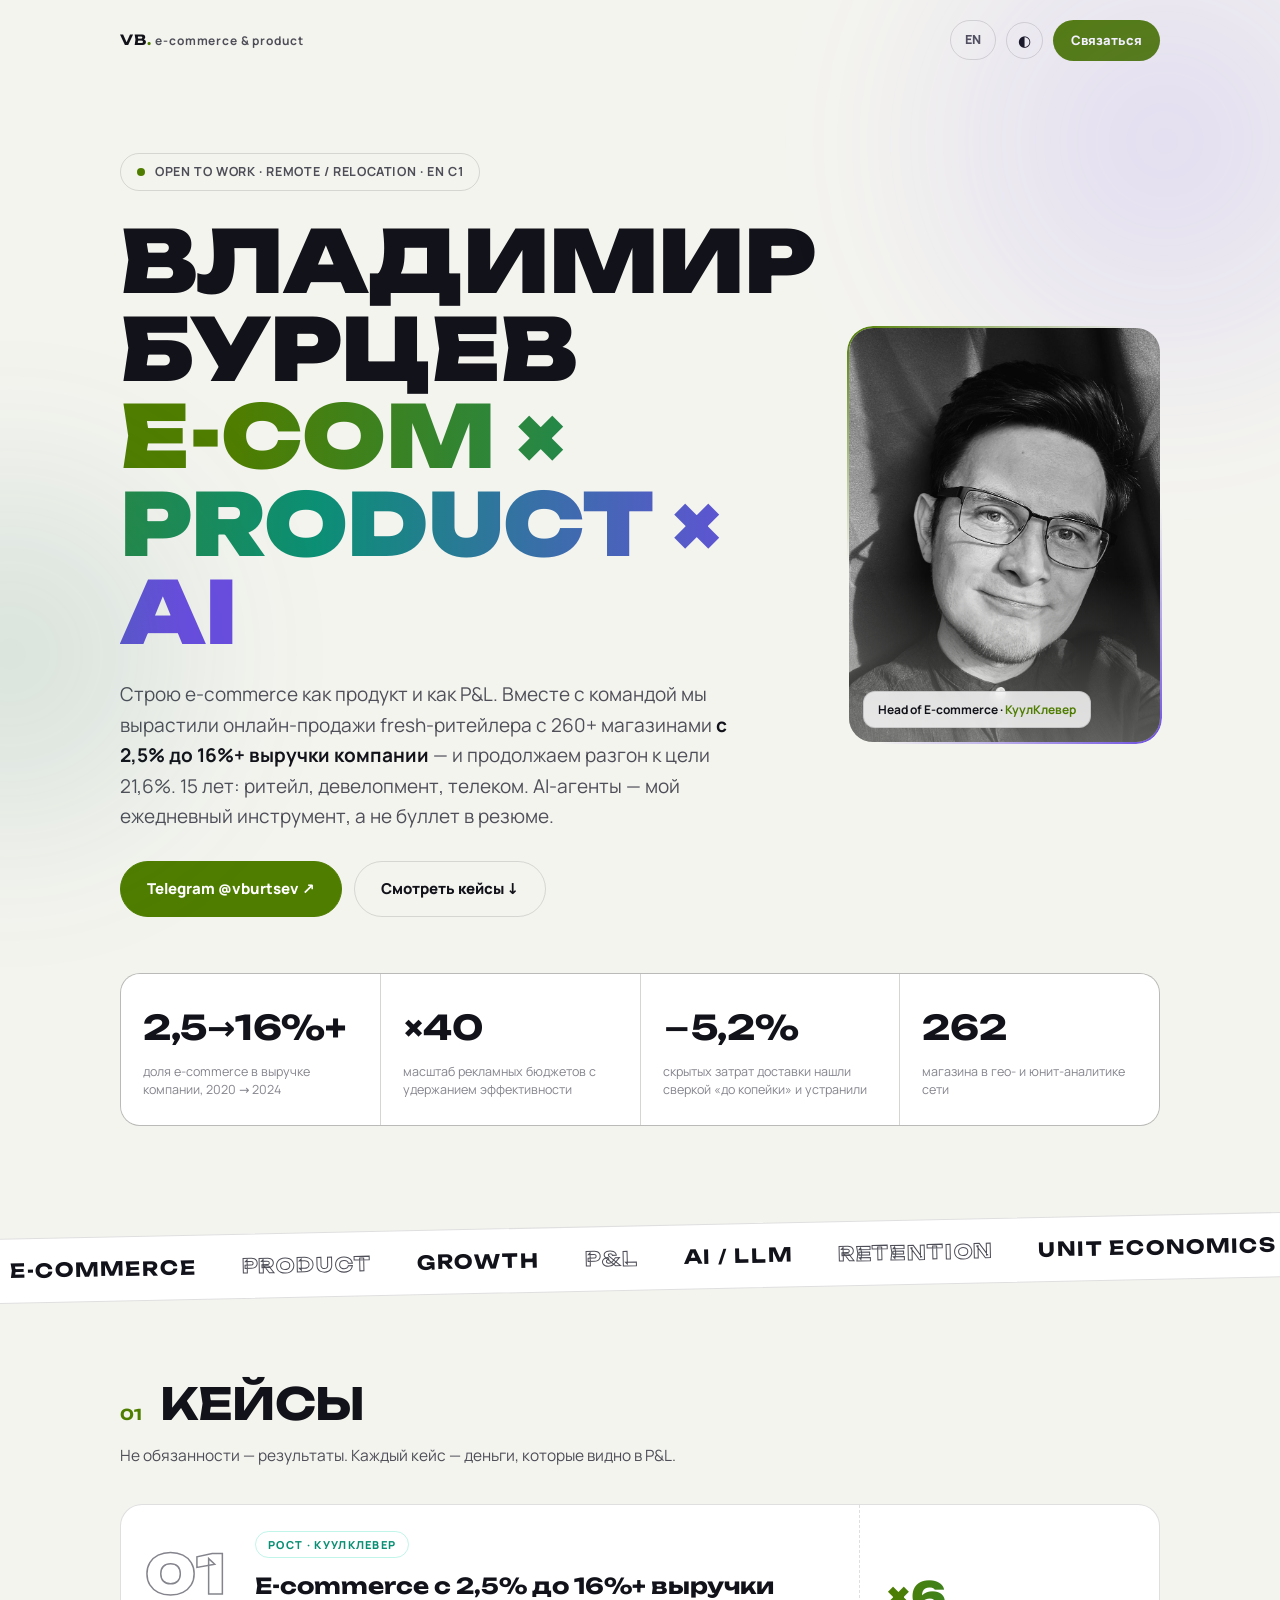
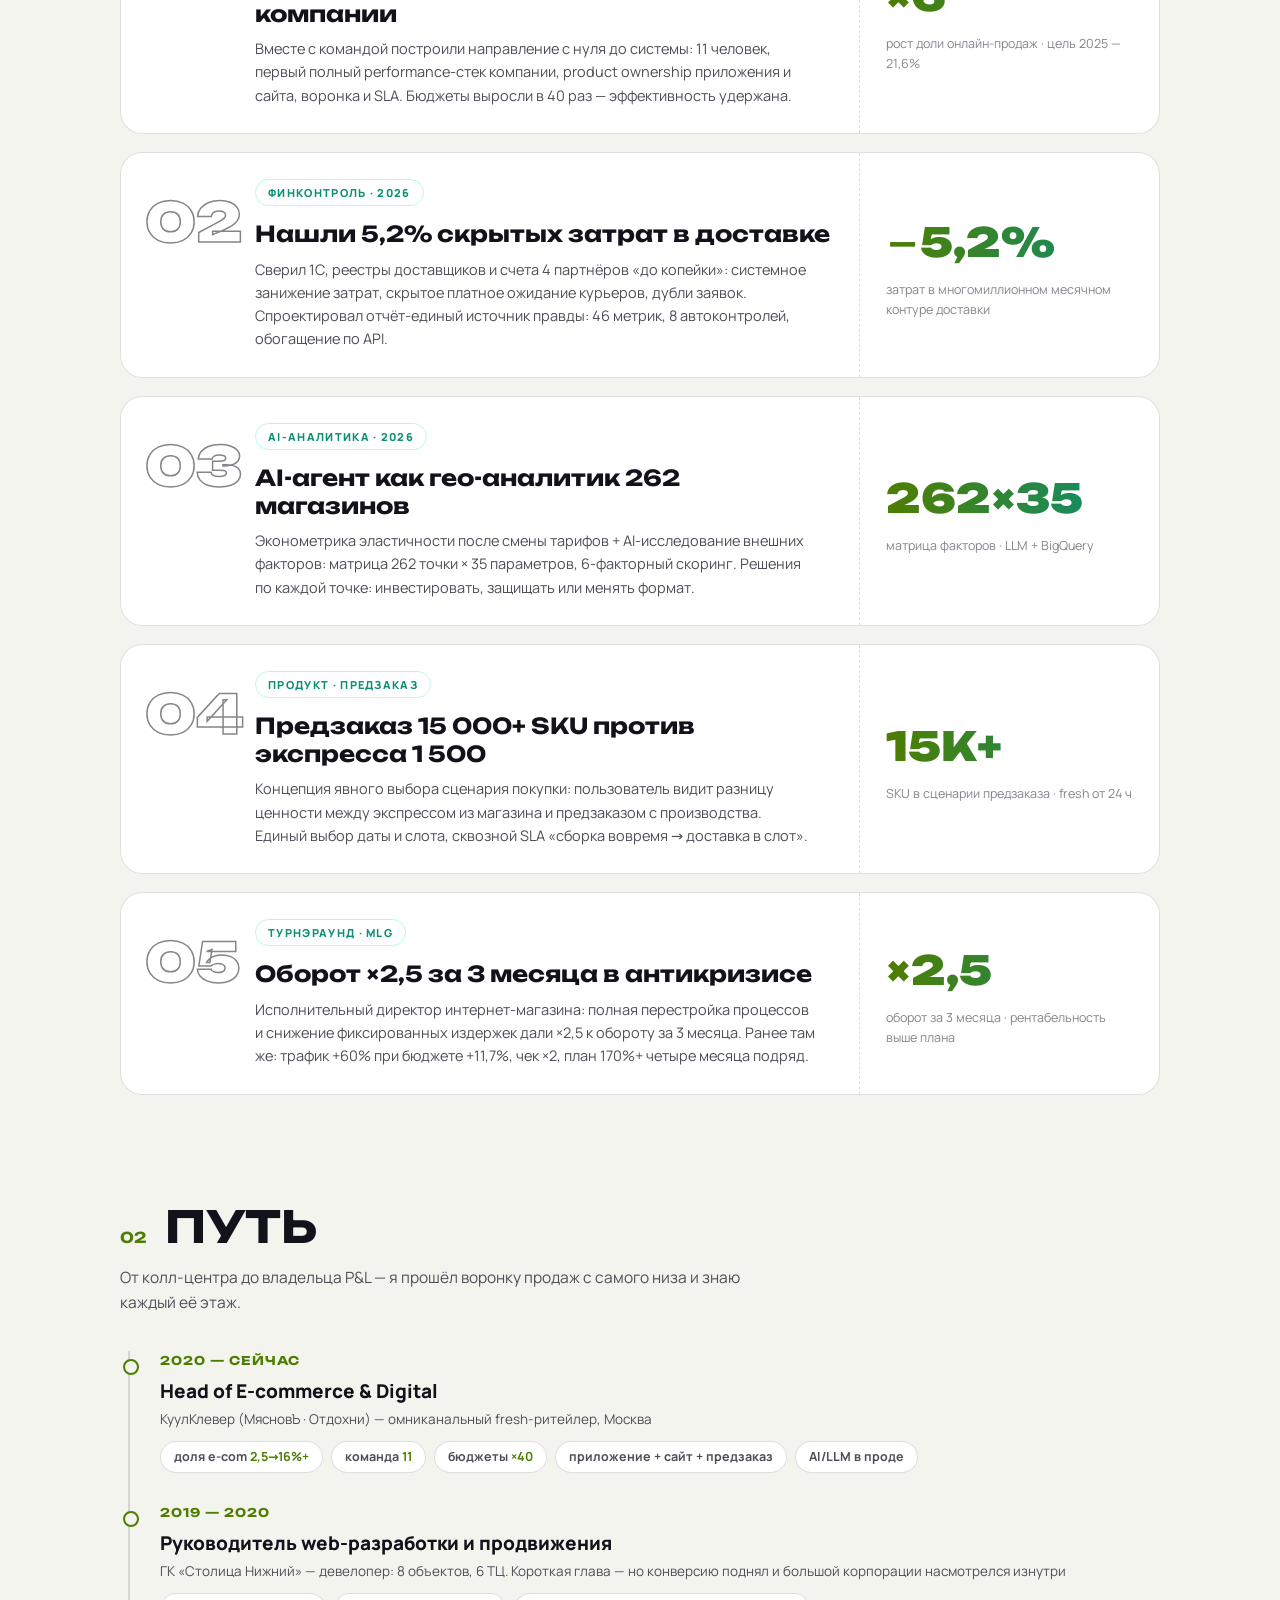
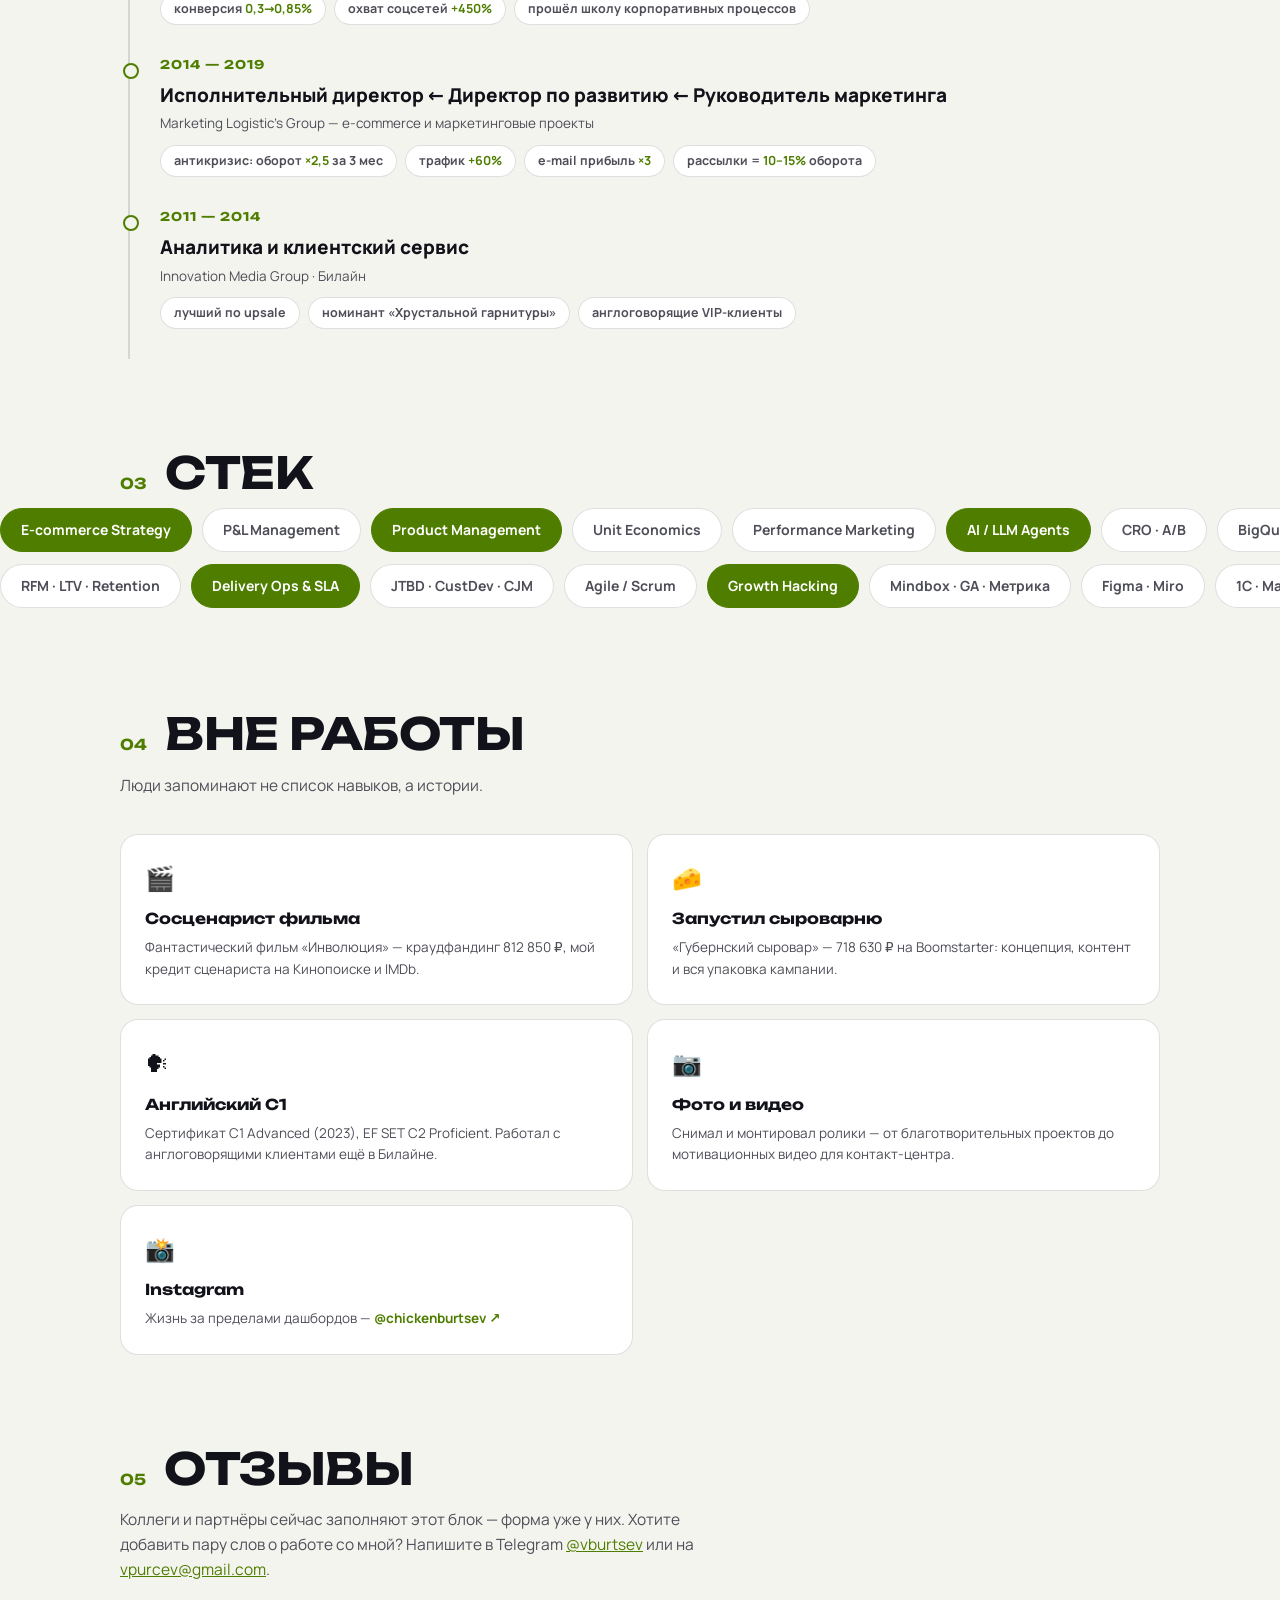
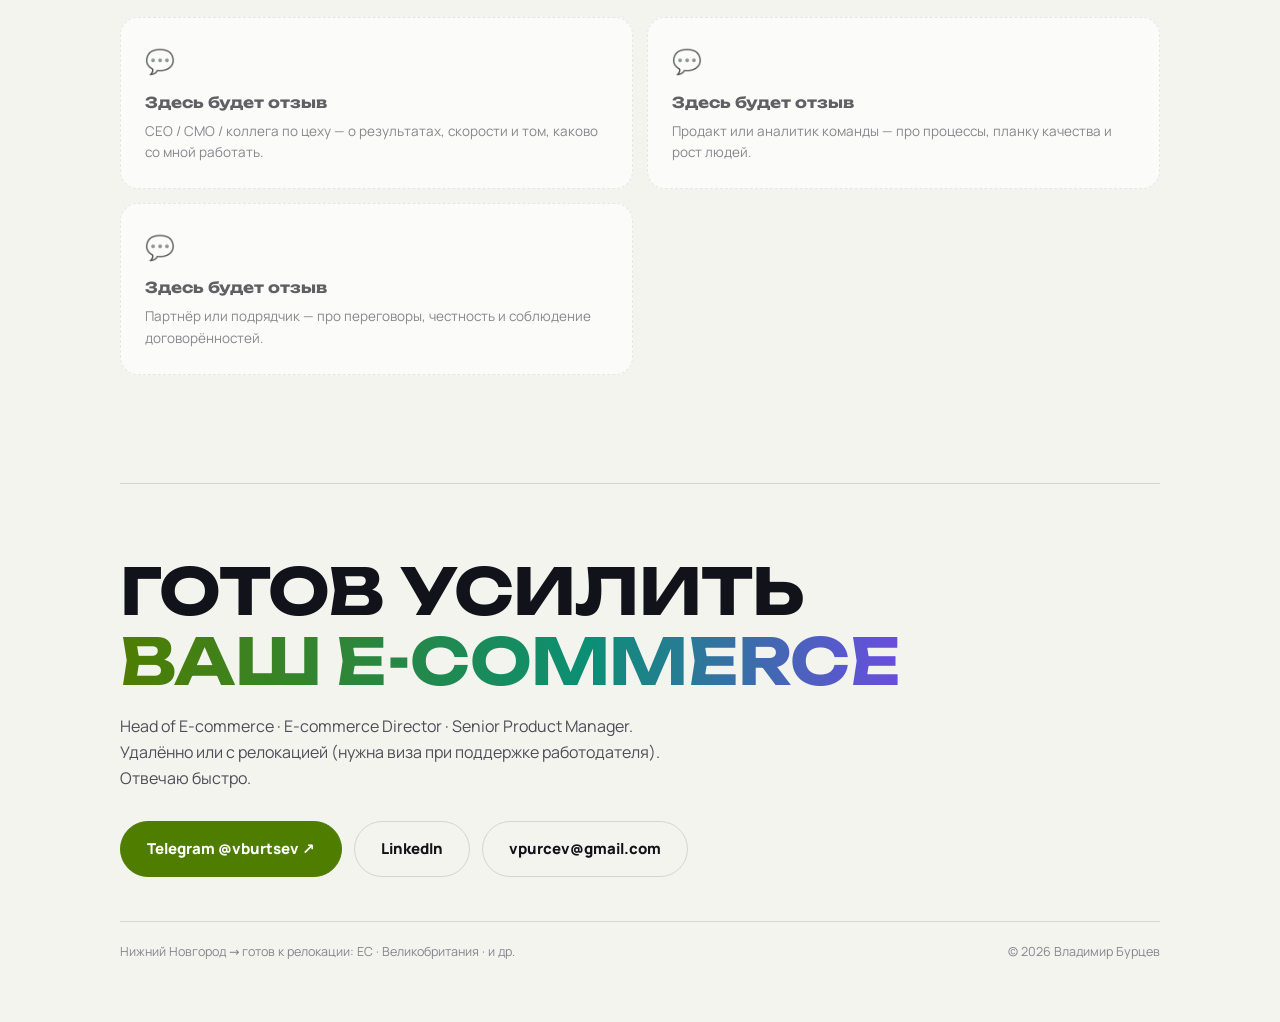
==== ru.html @ 7e316bf4 "Add files via upload" ====
<!DOCTYPE html>
<html lang="ru">
<head>
<meta charset="UTF-8">
<meta name="viewport" content="width=device-width, initial-scale=1.0">
<title>Владимир Бурцев — E-commerce · Product · Growth</title>
<style>
@font-face{font-family:'Unbounded';font-style:normal;font-weight:700;font-display:swap;src:url([data-uri]) format('woff2');unicode-range:U+0400-045F,U+0490-0491,U+04B0-04B1,U+2116;}
@font-face{font-family:'Unbounded';font-style:normal;font-weight:700;font-display:swap;src:url([data-uri]) format('woff2');unicode-range:U+0000-00FF,U+2013,U+2014,U+2018,U+2019,U+201C,U+201D,U+2192,U+2022,U+00D7;}
@font-face{font-family:'Unbounded';font-style:normal;font-weight:900;font-display:swap;src:url([data-uri]) format('woff2');unicode-range:U+0400-045F,U+0490-0491,U+04B0-04B1,U+2116;}
@font-face{font-family:'Unbounded';font-style:normal;font-weight:900;font-display:swap;src:url([data-uri]) format('woff2');unicode-range:U+0000-00FF,U+2013,U+2014,U+2018,U+2019,U+201C,U+201D,U+2192,U+2022,U+00D7;}
@font-face{font-family:'Manrope';font-style:normal;font-weight:400;font-display:swap;src:url([data-uri]) format('woff2');unicode-range:U+0400-045F,U+0490-0491,U+04B0-04B1,U+2116;}
@font-face{font-family:'Manrope';font-style:normal;font-weight:400;font-display:swap;src:url([data-uri]) format('woff2');unicode-range:U+0000-00FF,U+2013,U+2014,U+2018,U+2019,U+201C,U+201D,U+2192,U+2022,U+00D7;}
@font-face{font-family:'Manrope';font-style:normal;font-weight:700;font-display:swap;src:url([data-uri]) format('woff2');unicode-range:U+0400-045F,U+0490-0491,U+04B0-04B1,U+2116;}
@font-face{font-family:'Manrope';font-style:normal;font-weight:700;font-display:swap;src:url([data-uri]) format('woff2');unicode-range:U+0000-00FF,U+2013,U+2014,U+2018,U+2019,U+201C,U+201D,U+2192,U+2022,U+00D7;}
@font-face{font-family:'Manrope';font-style:normal;font-weight:800;font-display:swap;src:url([data-uri]) format('woff2');unicode-range:U+0400-045F,U+0490-0491,U+04B0-04B1,U+2116;}
@font-face{font-family:'Manrope';font-style:normal;font-weight:800;font-display:swap;src:url([data-uri]) format('woff2');unicode-range:U+0000-00FF,U+2013,U+2014,U+2018,U+2019,U+201C,U+201D,U+2192,U+2022,U+00D7;}

:root{
  --bg:#0a0a10; --bg2:#101018; --card:#14141e; --line:rgba(255,255,255,.09);
  --ink:#f4f4f1; --ink2:#a5a5b0; --muted:#63636e;
  --lime:#d8ff3e; --violet:#8b6cff; --aqua:#4de3c1;
  --disp:'Unbounded','Arial Black',system-ui,sans-serif;
  --body:'Manrope',system-ui,-apple-system,sans-serif;
  --on-accent:#0a0a10; --badge-bg:rgba(10,10,16,.75); --photo-fade:rgba(10,10,16,.55);
}
:root[data-theme="light"]{
  --bg:#f4f4ef; --bg2:#ffffff; --card:#ffffff; --line:rgba(10,10,16,.13);
  --ink:#12121a; --ink2:#4e4e58; --muted:#84848d;
  --lime:#4f7d00; --violet:#6a4ce0; --aqua:#0b8f74;
  --on-accent:#ffffff; --badge-bg:rgba(255,255,255,.82); --photo-fade:rgba(244,244,239,.35);
}
*{margin:0;padding:0;box-sizing:border-box;}
html{scroll-behavior:smooth;}
body{background:var(--bg);color:var(--ink);font-family:var(--body);line-height:1.6;overflow-x:hidden;}
::selection{background:var(--lime);color:var(--on-accent);}

/* ---- noise + blobs ---- */
.noise{position:fixed;inset:0;pointer-events:none;z-index:1;opacity:.5;
  background-image:url("data:image/svg+xml,%3Csvg xmlns='http://www.w3.org/2000/svg' width='140' height='140'%3E%3Cfilter id='n'%3E%3CfeTurbulence type='fractalNoise' baseFrequency='0.9' numOctaves='2'/%3E%3CfeColorMatrix values='0 0 0 0 1 0 0 0 0 1 0 0 0 0 1 0 0 0 0.05 0'/%3E%3C/filter%3E%3Crect width='140' height='140' filter='url(%23n)'/%3E%3C/svg%3E");}
.blob{position:absolute;border-radius:50%;filter:blur(90px);opacity:.5;pointer-events:none;z-index:0;}
.blob.b1{width:52vw;height:52vw;max-width:640px;max-height:640px;top:-14vw;right:-16vw;background:radial-gradient(circle,#8b6cff 0%,transparent 65%);animation:drift 16s ease-in-out infinite alternate;}
.blob.b2{width:40vw;height:40vw;max-width:480px;max-height:480px;top:46vh;left:-18vw;background:radial-gradient(circle,#1f6f5c 0%,transparent 65%);animation:drift 20s ease-in-out infinite alternate-reverse;}
@keyframes drift{from{transform:translate(0,0) scale(1)}to{transform:translate(6vw,4vh) scale(1.12)}}

.shell{position:relative;z-index:2;}
.wrap{max-width:1120px;margin:0 auto;padding:0 clamp(18px,4vw,40px);}

/* ---- top ---- */
.top{display:flex;justify-content:space-between;align-items:center;padding:20px 0;}
.logo{font-family:var(--disp);font-weight:700;font-size:14px;letter-spacing:.06em;}
.logo em{color:var(--lime);font-style:normal;}
.top-cta{font-weight:800;font-size:13px;color:var(--on-accent);background:var(--lime);border-radius:99px;padding:10px 18px;text-decoration:none;transition:transform .2s;}
.top-cta:hover{transform:scale(1.05);}

/* ---- hero ---- */
.hero{padding:clamp(40px,8vh,90px) 0 30px;}
.hero-grid{display:grid;grid-template-columns:1fr;gap:34px;align-items:center;}
@media(min-width:900px){.hero-grid{grid-template-columns:1.3fr 1fr;}}
.hero-photo{position:relative;max-width:340px;justify-self:center;}
@media(min-width:900px){.hero-photo{max-width:400px;justify-self:end;}}
.hero-photo img{width:100%;display:block;border-radius:24px;filter:grayscale(1) contrast(1.05);}
.hero-photo::before{content:'';position:absolute;inset:-2px;border-radius:26px;padding:2px;background:linear-gradient(140deg,var(--lime),transparent 35%,transparent 65%,var(--violet));-webkit-mask:linear-gradient(#000 0 0) content-box,linear-gradient(#000 0 0);-webkit-mask-composite:xor;mask-composite:exclude;pointer-events:none;}
.hero-photo::after{content:'';position:absolute;inset:0;border-radius:24px;background:linear-gradient(180deg,transparent 60%,var(--photo-fade));}
.hero-badge{position:absolute;left:14px;bottom:14px;z-index:2;background:var(--badge-bg);backdrop-filter:blur(6px);border:1px solid var(--line);border-radius:12px;padding:8px 14px;font-size:12px;font-weight:700;}
.hero-badge b{color:var(--lime);}
.eyebrow{display:inline-flex;align-items:center;gap:10px;border:1px solid var(--line);border-radius:99px;padding:8px 16px;font-size:12.5px;font-weight:600;color:var(--ink2);letter-spacing:.05em;text-transform:uppercase;}
.eyebrow .dot{width:8px;height:8px;border-radius:50%;background:var(--lime);animation:pulse 2s infinite;}
@keyframes pulse{0%,100%{box-shadow:0 0 0 0 rgba(216,255,62,.5)}50%{box-shadow:0 0 0 7px rgba(216,255,62,0)}}
h1{font-family:var(--disp);font-weight:900;font-size:clamp(34px,9vw,86px);line-height:1.02;letter-spacing:-.01em;margin:26px 0 0;text-transform:uppercase;}
h1 .grad{background:linear-gradient(92deg,var(--lime) 10%,var(--aqua) 55%,var(--violet) 95%);-webkit-background-clip:text;background-clip:text;color:transparent;}
.hero-sub{max-width:640px;margin-top:24px;font-size:clamp(15.5px,2.4vw,19px);color:var(--ink2);}
.hero-sub b{color:var(--ink);}
.hero-cta{display:flex;gap:12px;flex-wrap:wrap;margin-top:30px;}
.btn{display:inline-flex;align-items:center;gap:10px;font-weight:800;font-size:15px;border-radius:99px;padding:15px 26px;text-decoration:none;transition:transform .2s,box-shadow .2s;border:1px solid var(--line);}
.btn.lime{background:var(--lime);color:var(--on-accent);border-color:var(--lime);}
.btn.lime:hover{transform:translateY(-3px) scale(1.02);box-shadow:0 14px 40px rgba(216,255,62,.28);}
.btn.ghost{color:var(--ink);}
.btn.ghost:hover{border-color:var(--lime);color:var(--lime);transform:translateY(-3px);}

/* ---- stats ---- */
.stats{display:grid;grid-template-columns:repeat(2,1fr);gap:1px;background:var(--line);border:1px solid var(--line);border-radius:20px;overflow:hidden;margin:56px 0 0;}
@media(min-width:760px){.stats{grid-template-columns:repeat(4,1fr);}}
.stat{background:var(--bg2);padding:26px 22px;position:relative;overflow:hidden;}
.stat:hover .stat-num{color:var(--lime);}
.stat-num{font-family:var(--disp);font-weight:700;font-size:clamp(22px,4.4vw,34px);letter-spacing:-.01em;transition:color .3s;}
.stat-lbl{font-size:12.5px;color:var(--muted);margin-top:8px;line-height:1.45;}

/* ---- marquee ---- */
.marquee{border-top:1px solid var(--line);border-bottom:1px solid var(--line);padding:16px 0;margin:70px 0 0;overflow:hidden;white-space:nowrap;transform:rotate(-1.2deg) scale(1.02);background:var(--bg2);}
.marquee-in{display:inline-block;animation:mq 26s linear infinite;}
.marquee span{font-family:var(--disp);font-weight:700;font-size:clamp(14px,2.4vw,19px);text-transform:uppercase;letter-spacing:.08em;margin:0 22px;color:var(--ink);}
.marquee span:nth-child(even){color:transparent;-webkit-text-stroke:1px var(--ink2);}
@keyframes mq{from{transform:translateX(0)}to{transform:translateX(-50%)}}

/* ---- sections ---- */
section{padding:clamp(60px,10vh,110px) 0 0;}
.sec-head{display:flex;align-items:baseline;gap:18px;flex-wrap:wrap;margin-bottom:10px;}
.sec-idx{font-family:var(--disp);font-weight:700;color:var(--lime);font-size:15px;}
h2{font-family:var(--disp);font-weight:700;font-size:clamp(24px,5.6vw,44px);text-transform:uppercase;letter-spacing:-.01em;line-height:1.1;}
.sec-sub{color:var(--ink2);max-width:620px;margin:14px 0 36px;font-size:15.5px;}

/* ---- cases ---- */
.case{display:grid;grid-template-columns:1fr;gap:0;border:1px solid var(--line);border-radius:22px;overflow:hidden;margin-bottom:18px;background:var(--card);transition:transform .3s,border-color .3s,box-shadow .3s;}
.case:hover{transform:translateY(-4px);border-color:rgba(216,255,62,.4);box-shadow:0 20px 60px rgba(0,0,0,.5);}
@media(min-width:820px){.case{grid-template-columns:110px 1fr 300px;}}
.case-num{font-family:var(--disp);font-weight:900;font-size:clamp(34px,6vw,54px);color:transparent;-webkit-text-stroke:1.5px var(--muted);padding:26px 24px 0;transition:all .3s;}
.case:hover .case-num{-webkit-text-stroke:1.5px var(--lime);}
.case-main{padding:26px 24px;}
.case-tag{display:inline-block;font-size:11px;font-weight:800;letter-spacing:.12em;text-transform:uppercase;color:var(--aqua);border:1px solid rgba(77,227,193,.35);border-radius:99px;padding:4px 12px;margin-bottom:14px;}
.case h3{font-family:var(--disp);font-weight:700;font-size:clamp(17px,3vw,22px);line-height:1.25;margin-bottom:10px;}
.case p{color:var(--ink2);font-size:14.5px;max-width:560px;}
.case-metric{padding:8px 24px 30px;display:flex;flex-direction:column;justify-content:center;border-top:1px dashed var(--line);}
@media(min-width:820px){.case-metric{border-top:none;border-left:1px dashed var(--line);padding:26px;}}
.case-metric .v{font-family:var(--disp);font-weight:900;font-size:clamp(26px,5vw,40px);background:linear-gradient(92deg,var(--lime),var(--aqua));-webkit-background-clip:text;background-clip:text;color:transparent;}
.case-metric .k{font-size:12.5px;color:var(--muted);margin-top:6px;}

/* ---- timeline ---- */
.tl{border-left:2px solid var(--line);margin-left:8px;padding-left:0;}
.tl-item{position:relative;padding:0 0 30px 30px;}
.tl-item::before{content:'';position:absolute;left:-7px;top:8px;width:12px;height:12px;border-radius:50%;background:var(--bg);border:2.5px solid var(--lime);}
.tl-dates{font-family:var(--disp);font-size:12px;font-weight:700;color:var(--lime);letter-spacing:.08em;}
.tl-role{font-weight:800;font-size:clamp(16px,2.8vw,19px);margin-top:6px;}
.tl-org{color:var(--ink2);font-size:13.5px;margin-top:3px;}
.tl-ach{margin-top:10px;display:flex;flex-wrap:wrap;gap:8px;}
.tl-ach span{font-size:12.5px;font-weight:700;border:1px solid var(--line);border-radius:99px;padding:5px 13px;color:var(--ink2);background:var(--bg2);}
.tl-ach span b{color:var(--lime);}

/* ---- skills marquee rows ---- */
.skillband{overflow:hidden;margin-top:10px;}
.skrow{display:flex;gap:10px;white-space:nowrap;margin-bottom:12px;width:max-content;}
.skrow.r1{animation:mq 32s linear infinite;}
.skrow.r2{animation:mq 32s linear infinite reverse;}
.sk{border:1px solid var(--line);background:var(--card);border-radius:99px;padding:10px 20px;font-weight:700;font-size:14px;color:var(--ink2);}
.sk.hot{color:var(--on-accent);background:var(--lime);border-color:var(--lime);}

/* ---- beyond ---- */
.beyond{display:grid;grid-template-columns:1fr;gap:14px;}
@media(min-width:700px){.beyond{grid-template-columns:1fr 1fr;}}
.bx{border:1px solid var(--line);border-radius:18px;padding:24px;background:var(--card);transition:border-color .3s;}
.bx:hover{border-color:rgba(139,108,255,.5);}
.bx .ico{font-size:24px;}
.bx h4{font-family:var(--disp);font-weight:700;font-size:15px;margin:10px 0 6px;}
.bx p{color:var(--ink2);font-size:13.5px;}

/* ---- footer CTA ---- */
.final{margin:clamp(70px,12vh,120px) 0 0;padding:clamp(50px,8vh,80px) 0 60px;border-top:1px solid var(--line);position:relative;overflow:hidden;}
.final h2{font-size:clamp(30px,7.4vw,64px);}
.final h2 .grad{background:linear-gradient(92deg,var(--lime),var(--aqua) 60%,var(--violet));-webkit-background-clip:text;background-clip:text;color:transparent;}
.final p{color:var(--ink2);max-width:560px;margin:18px 0 28px;}
.foot-meta{margin-top:44px;padding-top:20px;border-top:1px solid var(--line);display:flex;justify-content:space-between;gap:14px;flex-wrap:wrap;font-size:12.5px;color:var(--muted);}

/* ---- reveal animations (JS enhancement only) ---- */
.js .rv{opacity:0;transform:translateY(26px);transition:opacity .8s cubic-bezier(.2,.7,.2,1),transform .8s cubic-bezier(.2,.7,.2,1);}
.js .rv.on{opacity:1;transform:none;}
[data-theme="light"] .blob{opacity:.22;}
[data-theme="light"] .noise{opacity:.25;}
[data-theme="light"] .case:hover{border-color:rgba(79,125,0,.5);box-shadow:0 20px 60px rgba(15,15,25,.12);}
[data-theme="light"] .btn.lime:hover{box-shadow:0 14px 40px rgba(79,125,0,.25);}
[data-theme="light"] .hero-photo img{filter:grayscale(1) contrast(1.02);}
.top-right{display:flex;align-items:center;gap:10px;}
.lang-link{color:var(--ink2);text-decoration:none;font-weight:800;font-size:12.5px;border:1px solid var(--line);border-radius:99px;padding:9px 14px;transition:color .2s,border-color .2s;}
.lang-link:hover{color:var(--lime);border-color:var(--lime);}
.mode-btn{border:1px solid var(--line);background:transparent;color:var(--ink);border-radius:99px;width:37px;height:37px;cursor:pointer;font-size:15px;line-height:1;transition:color .2s,border-color .2s;}
.mode-btn:hover{color:var(--lime);border-color:var(--lime);}
a.bx{display:block;text-decoration:none;color:inherit;}
@media (prefers-reduced-motion: reduce){*{animation:none!important;transition:none!important;}}
</style>
<script>try{var _t=localStorage.getItem('vb-theme');if(!_t){_t=(window.matchMedia&&window.matchMedia('(prefers-color-scheme: light)').matches)?'light':'dark';}document.documentElement.setAttribute('data-theme',_t);}catch(e){document.documentElement.setAttribute('data-theme','dark');}</script>
<meta property="og:title" content="Владимир Бурцев — E-commerce · Product · Growth">
<meta property="og:description" content="E-commerce с 2,5% до 16%+ выручки компании · бюджеты ×40 · AI-аналитика · P&L доставки">
<meta property="og:image" content="https://chickenburtsev.github.io/photo.jpg">
<meta property="og:type" content="website">
</head>
<body>
<div class="noise"></div>
<div class="shell">
<div class="blob b1"></div><div class="blob b2"></div>

<div class="wrap">
  <div class="top">
    <div class="logo">VB<em>.</em> <span style="font-family:var(--body);font-weight:600;color:var(--ink2);font-size:12px;">e-commerce &amp; product</span></div>
    <div class="top-right"><a class="lang-link" href="index.html">EN</a><button class="mode-btn" id="modeBtn" aria-label="Переключить тему" title="Переключить тему">◐</button><a class="top-cta" href="https://t.me/vburtsev" target="_blank" rel="noopener">Связаться</a></div>
  </div>

  <!-- HERO -->
  <div class="hero">
  <div class="hero-grid">
  <div>
    <div class="eyebrow"><span class="dot"></span>Open to work · remote / relocation · EN C1</div>
    <h1>Владимир<br>Бурцев<br><span class="grad">E-com × Product × AI</span></h1>
    <p class="hero-sub">Строю e-commerce как продукт и как P&amp;L. Вместе с командой мы вырастили онлайн-продажи fresh-ритейлера с 260+ магазинами <b>с 2,5% до 16%+ выручки компании</b> — и продолжаем разгон к цели 21,6%. 15 лет: ритейл, девелопмент, телеком. AI-агенты — мой ежедневный инструмент, а не буллет в резюме.</p>
    <div class="hero-cta">
      <a class="btn lime" href="https://t.me/vburtsev" target="_blank" rel="noopener">Telegram @vburtsev ↗</a>
      <a class="btn ghost" href="#cases">Смотреть кейсы ↓</a>
    </div>
  </div>
  <div class="hero-photo rv">
    <img src="[data-uri]" alt="Владимир Бурцев">
    <div class="hero-badge">Head of E-commerce · <b>КуулКлевер</b></div>
  </div>
  </div>

    <div class="stats">
      <div class="stat rv"><div class="stat-num" data-count="16" data-pre="2,5→" data-suf="%+">2,5→16%+</div><div class="stat-lbl">доля e-commerce в выручке компании, 2020 → 2024</div></div>
      <div class="stat rv"><div class="stat-num" data-count="40" data-pre="×" data-suf="">×40</div><div class="stat-lbl">масштаб рекламных бюджетов с удержанием эффективности</div></div>
      <div class="stat rv"><div class="stat-num">−5,2%</div><div class="stat-lbl">скрытых затрат доставки нашли сверкой «до копейки» и устранили</div></div>
      <div class="stat rv"><div class="stat-num" data-count="262" data-pre="" data-suf="">262</div><div class="stat-lbl">магазина в гео- и юнит-аналитике сети</div></div>
    </div>
  </div>
</div>

<div class="marquee"><div class="marquee-in">
  <span>E-commerce</span><span>Product</span><span>Growth</span><span>P&amp;L</span><span>AI / LLM</span><span>Retention</span><span>Unit Economics</span><span>Delivery Ops</span>
  <span>E-commerce</span><span>Product</span><span>Growth</span><span>P&amp;L</span><span>AI / LLM</span><span>Retention</span><span>Unit Economics</span><span>Delivery Ops</span>
</div></div>

<div class="wrap">

  <!-- CASES -->
  <section id="cases">
    <div class="sec-head rv"><span class="sec-idx">01</span><h2>Кейсы</h2></div>
    <p class="sec-sub rv">Не обязанности — результаты. Каждый кейс — деньги, которые видно в P&amp;L.</p>

    <div class="case rv">
      <div class="case-num">01</div>
      <div class="case-main">
        <span class="case-tag">Рост · КуулКлевер</span>
        <h3>E-commerce с 2,5% до 16%+ выручки компании</h3>
        <p>Вместе с командой построили направление с нуля до системы: 11 человек, первый полный performance-стек компании, product ownership приложения и сайта, воронка и SLA. Бюджеты выросли в 40 раз — эффективность удержана.</p>
      </div>
      <div class="case-metric"><span class="v">×6</span><span class="k">рост доли онлайн-продаж · цель 2025 — 21,6%</span></div>
    </div>

    <div class="case rv">
      <div class="case-num">02</div>
      <div class="case-main">
        <span class="case-tag">Финконтроль · 2026</span>
        <h3>Нашли 5,2% скрытых затрат в доставке</h3>
        <p>Сверил 1С, реестры доставщиков и счета 4 партнёров «до копейки»: системное занижение затрат, скрытое платное ожидание курьеров, дубли заявок. Спроектировал отчёт-единый источник правды: 46 метрик, 8 автоконтролей, обогащение по API.</p>
      </div>
      <div class="case-metric"><span class="v">−5,2%</span><span class="k">затрат в многомиллионном месячном контуре доставки</span></div>
    </div>

    <div class="case rv">
      <div class="case-num">03</div>
      <div class="case-main">
        <span class="case-tag">AI-аналитика · 2026</span>
        <h3>AI-агент как гео-аналитик 262 магазинов</h3>
        <p>Эконометрика эластичности после смены тарифов + AI-исследование внешних факторов: матрица 262 точки × 35 параметров, 6-факторный скоринг. Решения по каждой точке: инвестировать, защищать или менять формат.</p>
      </div>
      <div class="case-metric"><span class="v">262×35</span><span class="k">матрица факторов · LLM + BigQuery</span></div>
    </div>

    <div class="case rv">
      <div class="case-num">04</div>
      <div class="case-main">
        <span class="case-tag">Продукт · предзаказ</span>
        <h3>Предзаказ 15 000+ SKU против экспресса 1 500</h3>
        <p>Концепция явного выбора сценария покупки: пользователь видит разницу ценности между экспрессом из магазина и предзаказом с производства. Единый выбор даты и слота, сквозной SLA «сборка вовремя → доставка в слот».</p>
      </div>
      <div class="case-metric"><span class="v">15К+</span><span class="k">SKU в сценарии предзаказа · fresh от 24 ч</span></div>
    </div>

    <div class="case rv">
      <div class="case-num">05</div>
      <div class="case-main">
        <span class="case-tag">Турнэраунд · MLG</span>
        <h3>Оборот ×2,5 за 3 месяца в антикризисе</h3>
        <p>Исполнительный директор интернет-магазина: полная перестройка процессов и снижение фиксированных издержек дали ×2,5 к обороту за 3 месяца. Ранее там же: трафик +60% при бюджете +11,7%, чек ×2, план 170%+ четыре месяца подряд.</p>
      </div>
      <div class="case-metric"><span class="v">×2,5</span><span class="k">оборот за 3 месяца · рентабельность выше плана</span></div>
    </div>
  </section>

  <!-- TIMELINE -->
  <section>
    <div class="sec-head rv"><span class="sec-idx">02</span><h2>Путь</h2></div>
    <p class="sec-sub rv">От колл-центра до владельца P&amp;L — я прошёл воронку продаж с самого низа и знаю каждый её этаж.</p>
    <div class="tl">
      <div class="tl-item rv">
        <div class="tl-dates">2020 — СЕЙЧАС</div>
        <div class="tl-role">Head of E-commerce &amp; Digital</div>
        <div class="tl-org">КуулКлевер (МясновЪ · Отдохни) — омниканальный fresh-ритейлер, Москва</div>
        <div class="tl-ach"><span>доля e-com <b>2,5→16%+</b></span><span>команда <b>11</b></span><span>бюджеты <b>×40</b></span><span>приложение + сайт + предзаказ</span><span>AI/LLM в проде</span></div>
      </div>
      <div class="tl-item rv">
        <div class="tl-dates">2019 — 2020</div>
        <div class="tl-role">Руководитель web-разработки и продвижения</div>
        <div class="tl-org">ГК «Столица Нижний» — девелопер: 8 объектов, 6 ТЦ. Короткая глава — но конверсию поднял и большой корпорации насмотрелся изнутри</div>
        <div class="tl-ach"><span>конверсия <b>0,3→0,85%</b></span><span>охват соцсетей <b>+450%</b></span><span>прошёл школу корпоративных процессов</span></div>
      </div>
      <div class="tl-item rv">
        <div class="tl-dates">2014 — 2019</div>
        <div class="tl-role">Исполнительный директор ← Директор по развитию ← Руководитель маркетинга</div>
        <div class="tl-org">Marketing Logistic's Group — e-commerce и маркетинговые проекты</div>
        <div class="tl-ach"><span>антикризис: оборот <b>×2,5</b> за 3 мес</span><span>трафик <b>+60%</b></span><span>e-mail прибыль <b>×3</b></span><span>рассылки = <b>10–15%</b> оборота</span></div>
      </div>
      <div class="tl-item rv">
        <div class="tl-dates">2011 — 2014</div>
        <div class="tl-role">Аналитика и клиентский сервис</div>
        <div class="tl-org">Innovation Media Group · Билайн</div>
        <div class="tl-ach"><span>лучший по upsale</span><span>номинант «Хрустальной гарнитуры»</span><span>англоговорящие VIP-клиенты</span></div>
      </div>
    </div>
  </section>

  <!-- SKILLS -->
  <section>
    <div class="sec-head rv"><span class="sec-idx">03</span><h2>Стек</h2></div>
  </section>
</div>

<div class="skillband rv">
  <div class="skrow r1">
    <span class="sk hot">E-commerce Strategy</span><span class="sk">P&amp;L Management</span><span class="sk hot">Product Management</span><span class="sk">Unit Economics</span><span class="sk">Performance Marketing</span><span class="sk hot">AI / LLM Agents</span><span class="sk">CRO · A/B</span><span class="sk">BigQuery</span>
    <span class="sk hot">E-commerce Strategy</span><span class="sk">P&amp;L Management</span><span class="sk hot">Product Management</span><span class="sk">Unit Economics</span><span class="sk">Performance Marketing</span><span class="sk hot">AI / LLM Agents</span><span class="sk">CRO · A/B</span><span class="sk">BigQuery</span>
  </div>
  <div class="skrow r2">
    <span class="sk">RFM · LTV · Retention</span><span class="sk hot">Delivery Ops &amp; SLA</span><span class="sk">JTBD · CustDev · CJM</span><span class="sk">Agile / Scrum</span><span class="sk hot">Growth Hacking</span><span class="sk">Mindbox · GA · Метрика</span><span class="sk">Figma · Miro</span><span class="sk">1С · Magento</span>
    <span class="sk">RFM · LTV · Retention</span><span class="sk hot">Delivery Ops &amp; SLA</span><span class="sk">JTBD · CustDev · CJM</span><span class="sk">Agile / Scrum</span><span class="sk hot">Growth Hacking</span><span class="sk">Mindbox · GA · Метрика</span><span class="sk">Figma · Miro</span><span class="sk">1С · Magento</span>
  </div>
</div>

<div class="wrap">
  <!-- BEYOND -->
  <section>
    <div class="sec-head rv"><span class="sec-idx">04</span><h2>Вне работы</h2></div>
    <p class="sec-sub rv">Люди запоминают не список навыков, а истории.</p>
    <div class="beyond">
      <div class="bx rv"><div class="ico">🎬</div><h4>Сосценарист фильма</h4><p>Фантастический фильм «Инволюция» — краудфандинг 812 850 ₽, мой кредит сценариста на Кинопоиске и IMDb.</p></div>
      <div class="bx rv"><div class="ico">🧀</div><h4>Запустил сыроварню</h4><p>«Губернский сыровар» — 718 630 ₽ на Boomstarter: концепция, контент и вся упаковка кампании.</p></div>
      <div class="bx rv"><div class="ico">🗣</div><h4>Английский C1</h4><p>Сертификат C1 Advanced (2023), EF SET C2 Proficient. Работал с англоговорящими клиентами ещё в Билайне.</p></div>
      <div class="bx rv"><div class="ico">📷</div><h4>Фото и видео</h4><p>Снимал и монтировал ролики — от благотворительных проектов до мотивационных видео для контакт-центра.</p></div>
      <a class="bx rv" href="https://www.instagram.com/chickenburtsev" target="_blank" rel="noopener"><div class="ico">📸</div><h4>Instagram</h4><p>Жизнь за пределами дашбордов — <span style="color:var(--lime);font-weight:700;">@chickenburtsev ↗</span></p></a>
    </div>
  </section>

  <!-- TESTIMONIALS -->
  <section>
    <div class="sec-head rv"><span class="sec-idx">05</span><h2>Отзывы</h2></div>
    <p class="sec-sub rv">Коллеги и партнёры сейчас заполняют этот блок — форма уже у них. Хотите добавить пару слов о работе со мной? Напишите в Telegram <a href="https://t.me/vburtsev" style="color:var(--lime)">@vburtsev</a> или на <a href="mailto:vpurcev@gmail.com" style="color:var(--lime)">vpurcev@gmail.com</a>.</p>
    <div class="beyond">
      <div class="bx rv" style="border-style:dashed;opacity:.65;"><div class="ico">💬</div><h4>Здесь будет отзыв</h4><p>CEO / СМО / коллега по цеху — о результатах, скорости и том, каково со мной работать.</p></div>
      <div class="bx rv" style="border-style:dashed;opacity:.65;"><div class="ico">💬</div><h4>Здесь будет отзыв</h4><p>Продакт или аналитик команды — про процессы, планку качества и рост людей.</p></div>
      <div class="bx rv" style="border-style:dashed;opacity:.65;"><div class="ico">💬</div><h4>Здесь будет отзыв</h4><p>Партнёр или подрядчик — про переговоры, честность и соблюдение договорённостей.</p></div>
    </div>
  </section>

  <!-- FINAL CTA -->
  <div class="final">
    <h2 class="rv">Готов усилить<br><span class="grad">ваш e-commerce</span></h2>
    <p class="rv">Head of E-commerce · E-commerce Director · Senior Product Manager. Удалённо или с релокацией (нужна виза при поддержке работодателя). Отвечаю быстро.</p>
    <div class="hero-cta rv">
      <a class="btn lime" href="https://t.me/vburtsev" target="_blank" rel="noopener">Telegram @vburtsev ↗</a>
      <a class="btn ghost" href="https://www.linkedin.com/in/vburtsev/" target="_blank" rel="noopener">LinkedIn</a>
      <a class="btn ghost" href="mailto:vpurcev@gmail.com">vpurcev@gmail.com</a>
    </div>
    <div class="foot-meta">
      <span>Нижний Новгород → готов к релокации: ЕС · Великобритания · и др.</span>
      <span>© 2026 Владимир Бурцев</span>
    </div>
  </div>
</div>
</div>

<script>
/* Прогрессивное улучшение: без JS страница полностью читаема. */
document.documentElement.classList.add('js');
document.body.classList.add('js');
try{
  var io=new IntersectionObserver(function(es){es.forEach(function(e){
    if(!e.isIntersecting)return;
    e.target.classList.add('on');
    var n=e.target.querySelector?e.target.querySelector('.stat-num[data-count]'):null;
    if(n&&!n.dataset.done){n.dataset.done=1;animate(n);}
    io.unobserve(e.target);
  });},{threshold:.2});
  document.querySelectorAll('.rv').forEach(function(x){io.observe(x);});
}catch(err){document.querySelectorAll('.rv').forEach(function(x){x.classList.add('on');});}
function animate(n){
  var v=parseFloat(n.dataset.count),pre=n.dataset.pre||'',suf=n.dataset.suf||'',t0=null,dur=1300,fin=n.textContent;
  function step(ts){if(!t0)t0=ts;var p=Math.min(1,(ts-t0)/dur),e=1-Math.pow(1-p,3);
    n.textContent=pre+Math.round(v*e)+suf;
    if(p<1)requestAnimationFrame(step);else n.textContent=fin;}
  requestAnimationFrame(step);
}
var _mb=document.getElementById('modeBtn');
if(_mb)_mb.addEventListener('click',function(){var c=document.documentElement.getAttribute('data-theme')==='light'?'dark':'light';document.documentElement.setAttribute('data-theme',c);try{localStorage.setItem('vb-theme',c)}catch(e){}});
/* лёгкий параллакс блобов */
window.addEventListener('scroll',function(){
  var y=window.scrollY;
  document.querySelectorAll('.blob').forEach(function(b,i){b.style.translate='0 '+(y*(i?0.06:-0.04))+'px';});
},{passive:true});
</script>
</body>
</html>
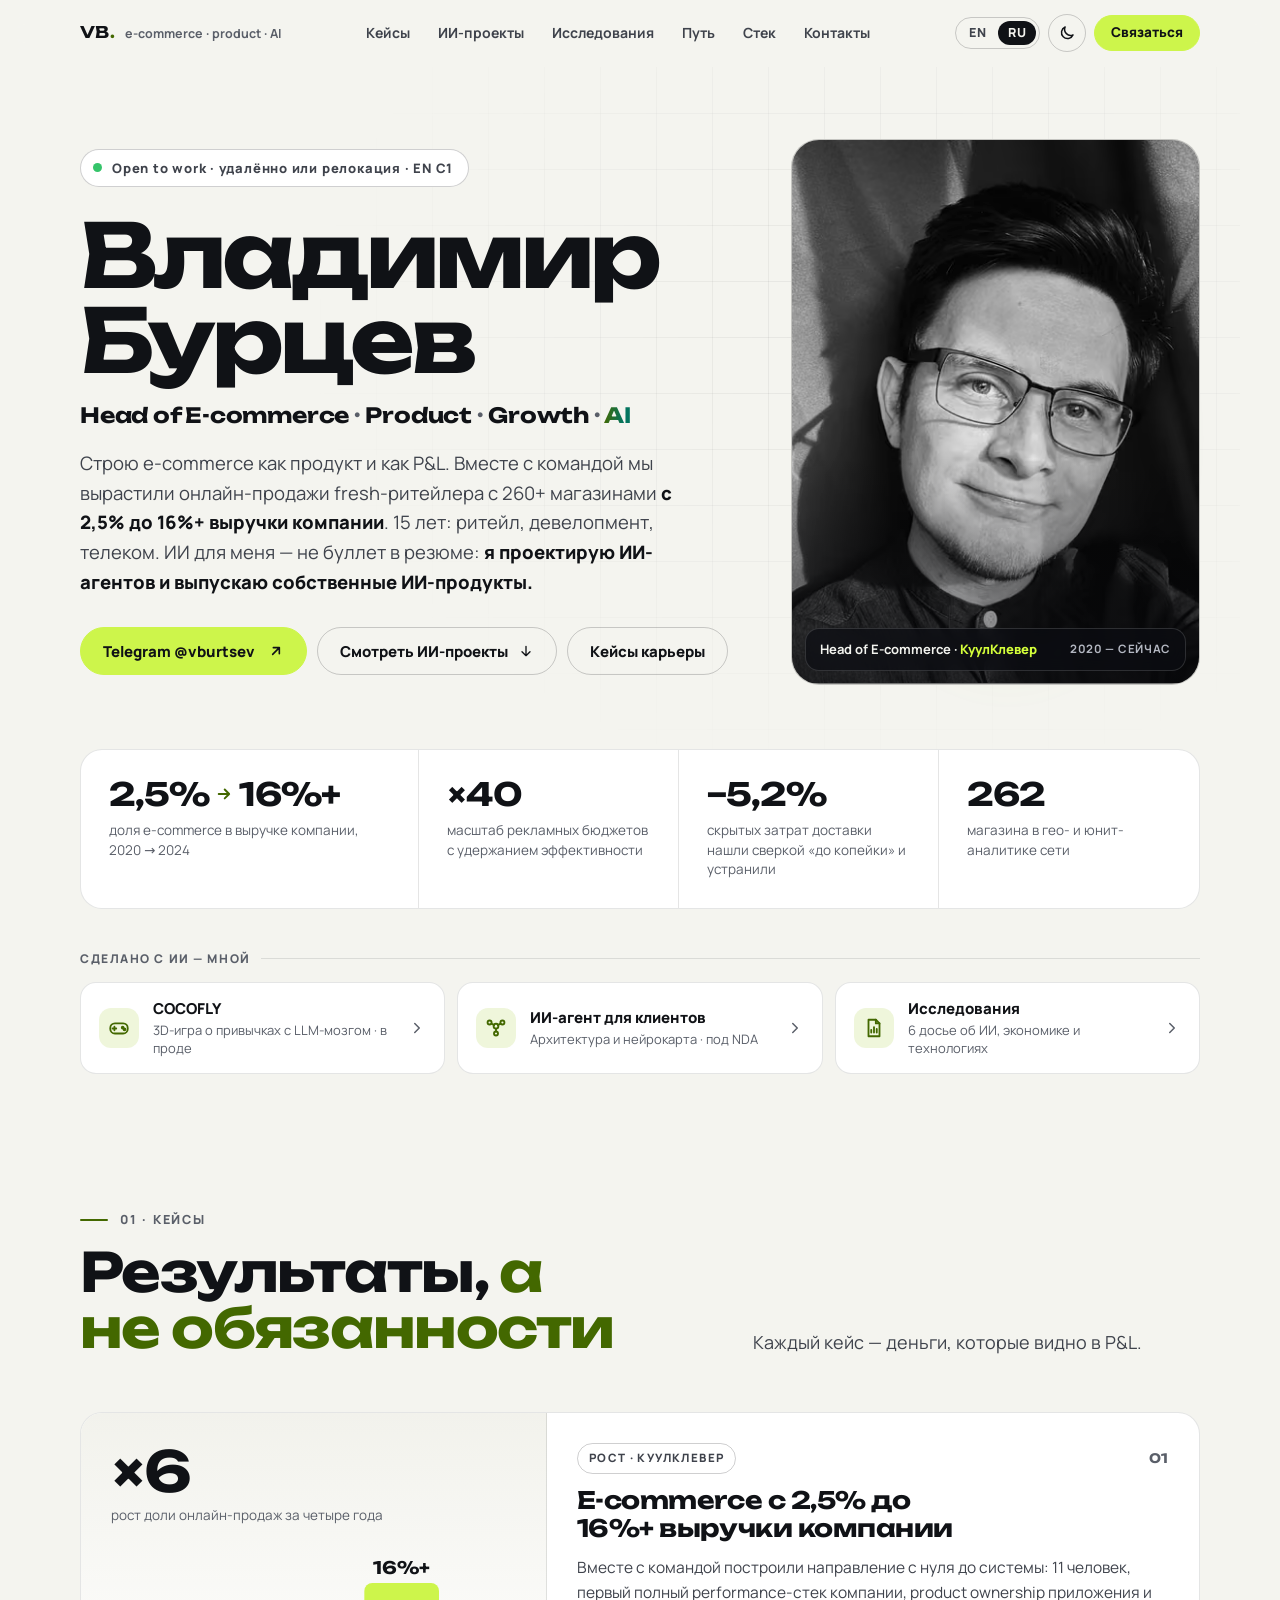
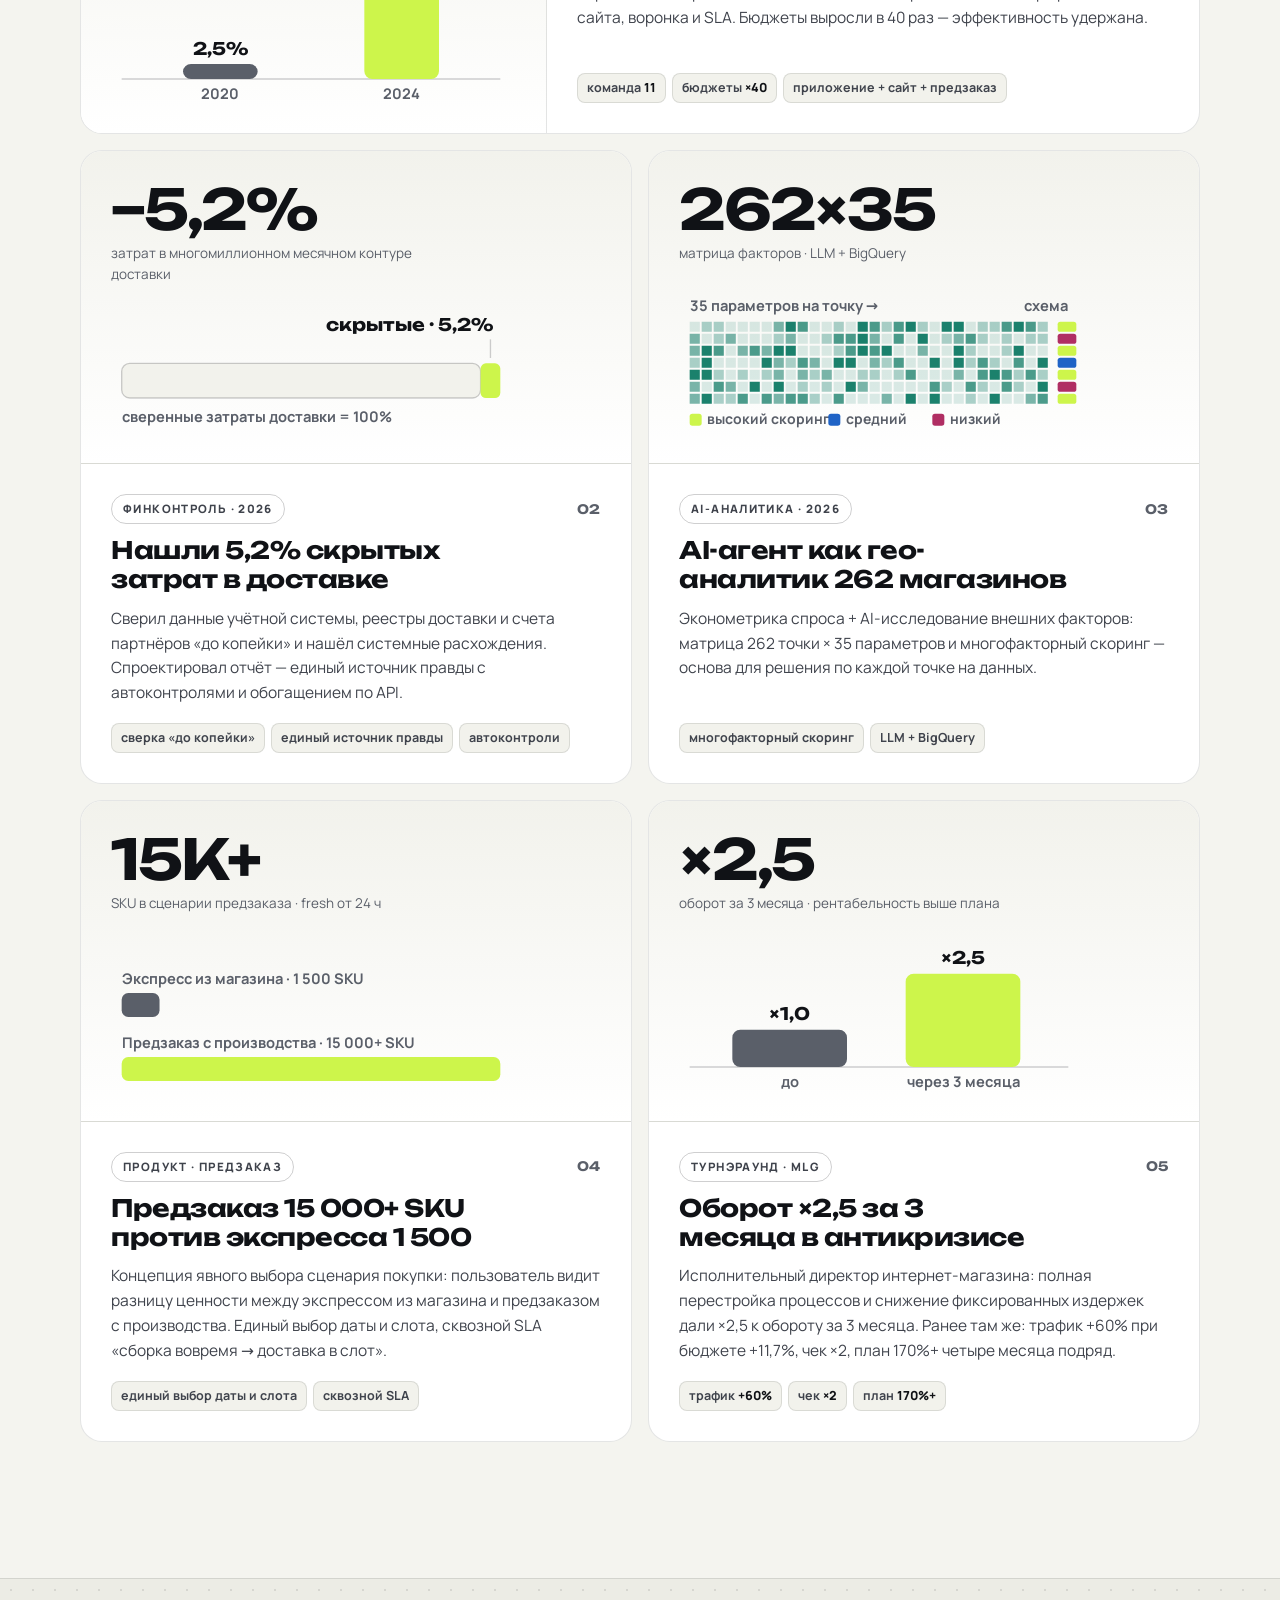
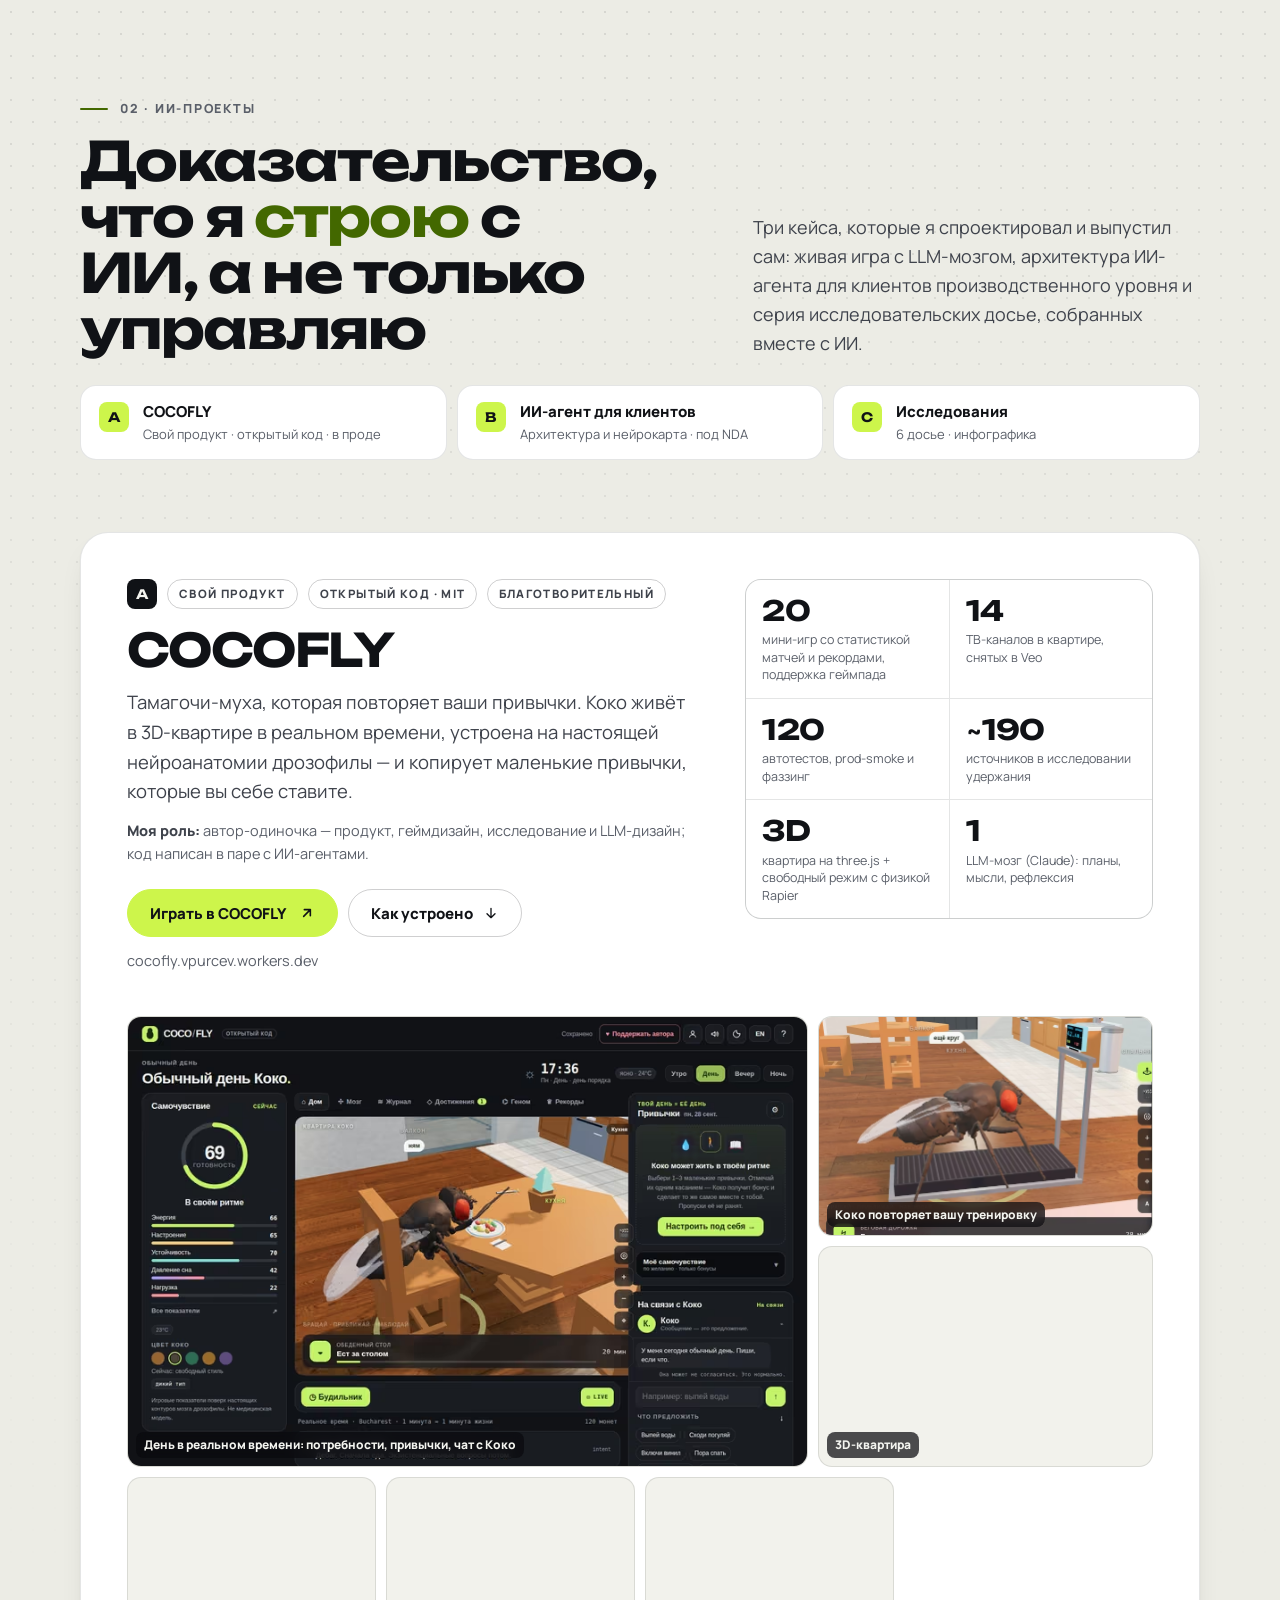
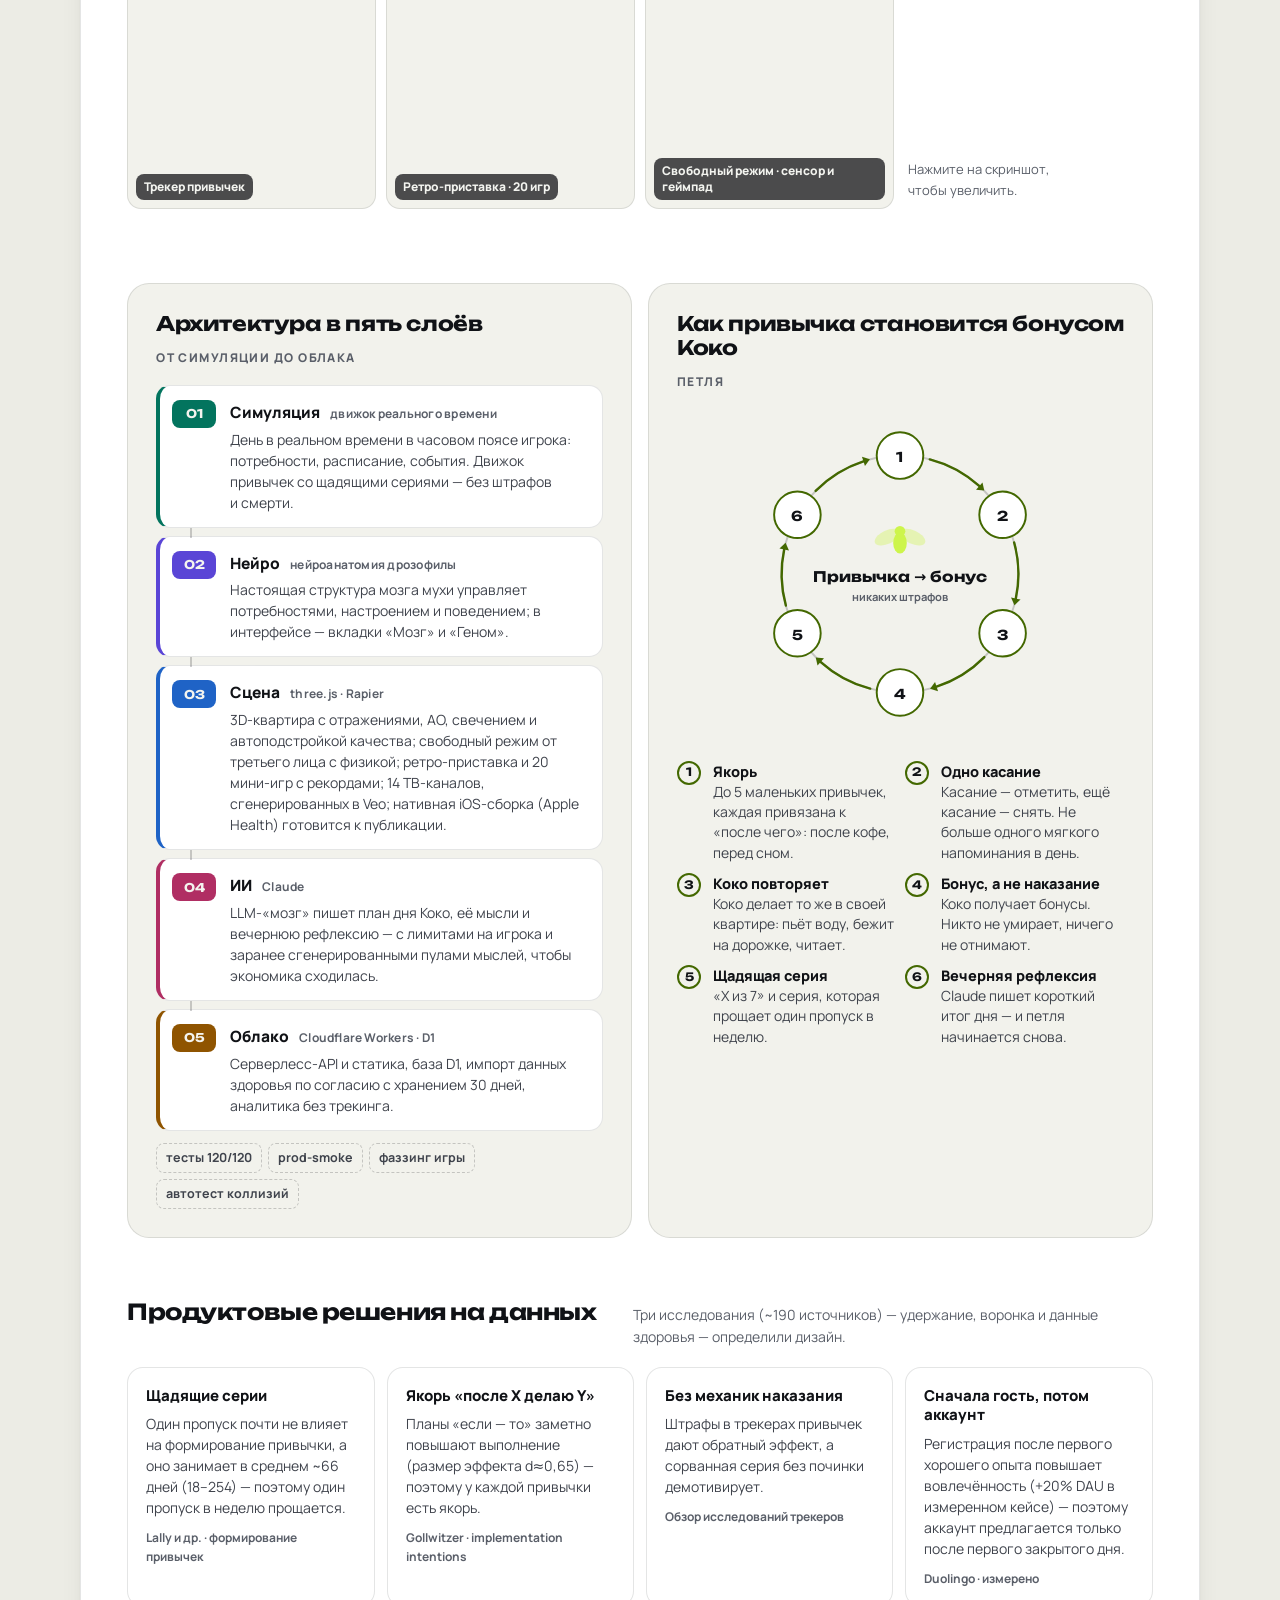
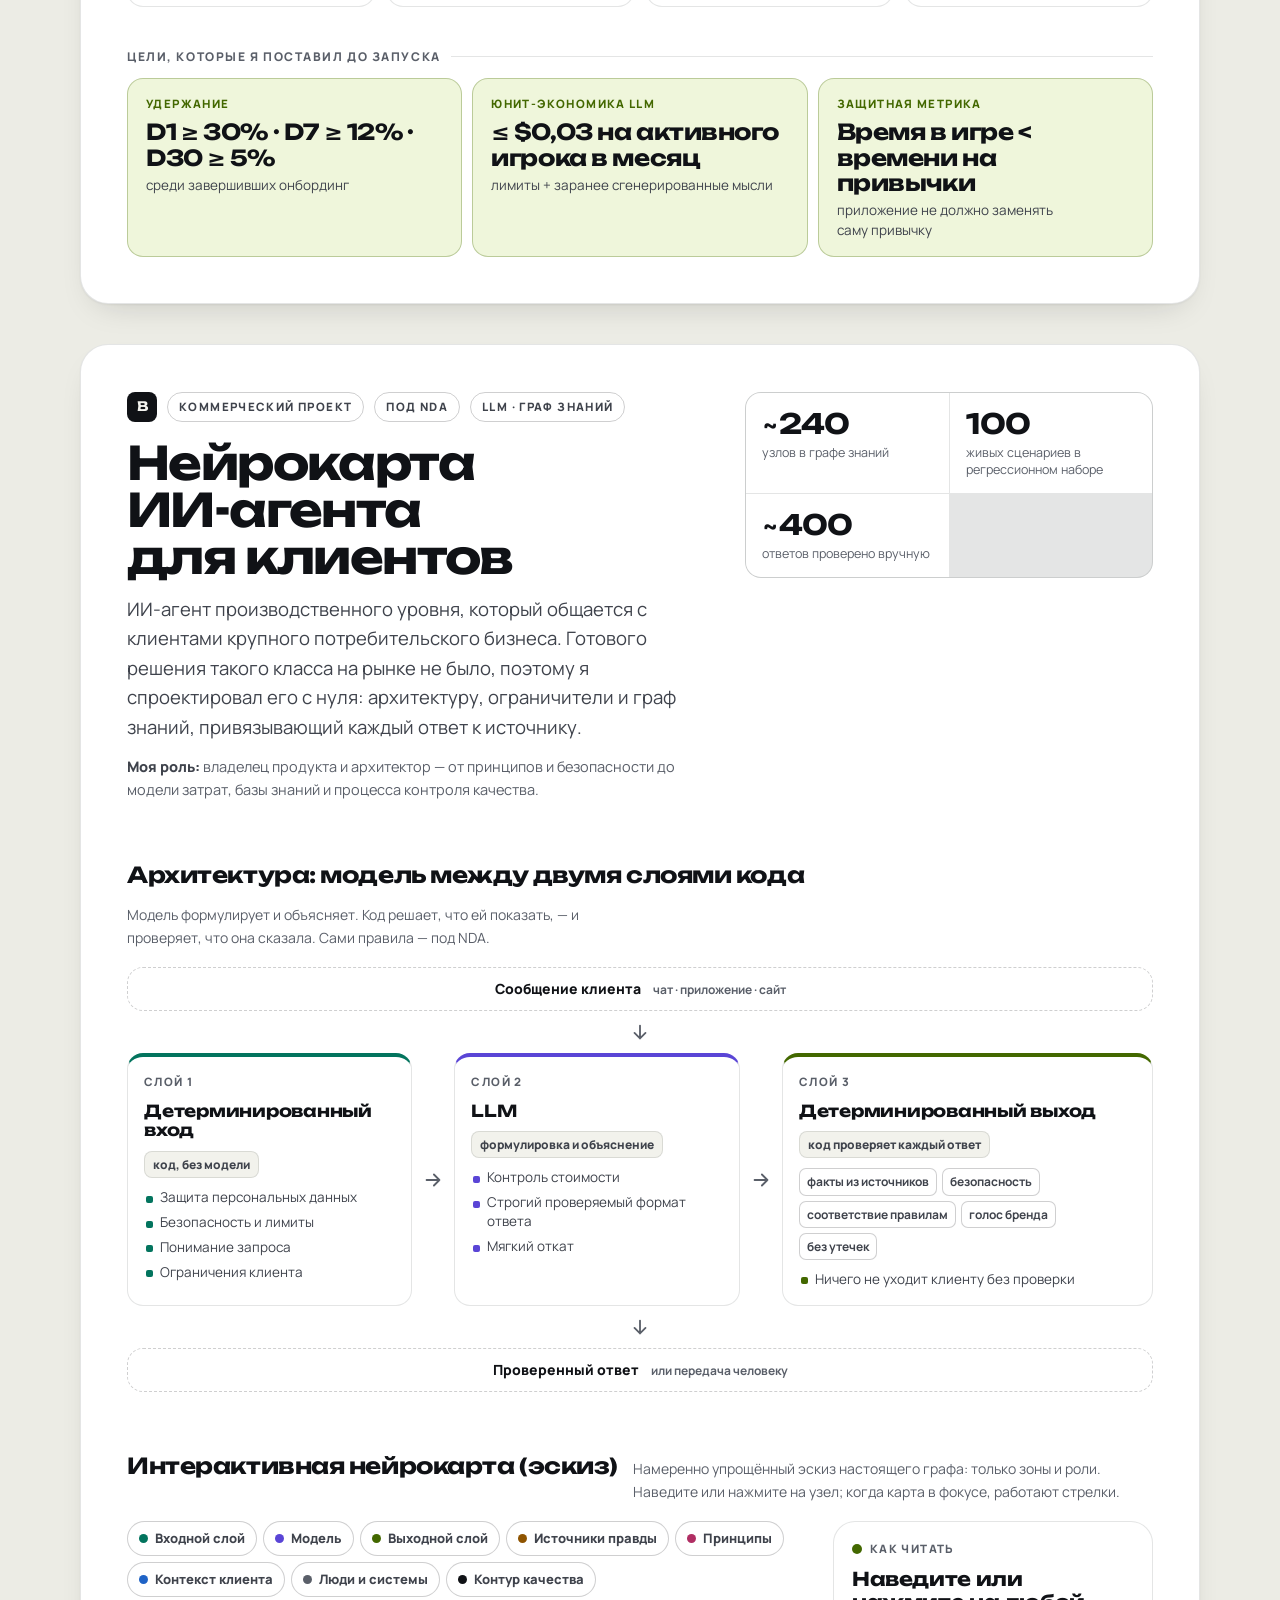
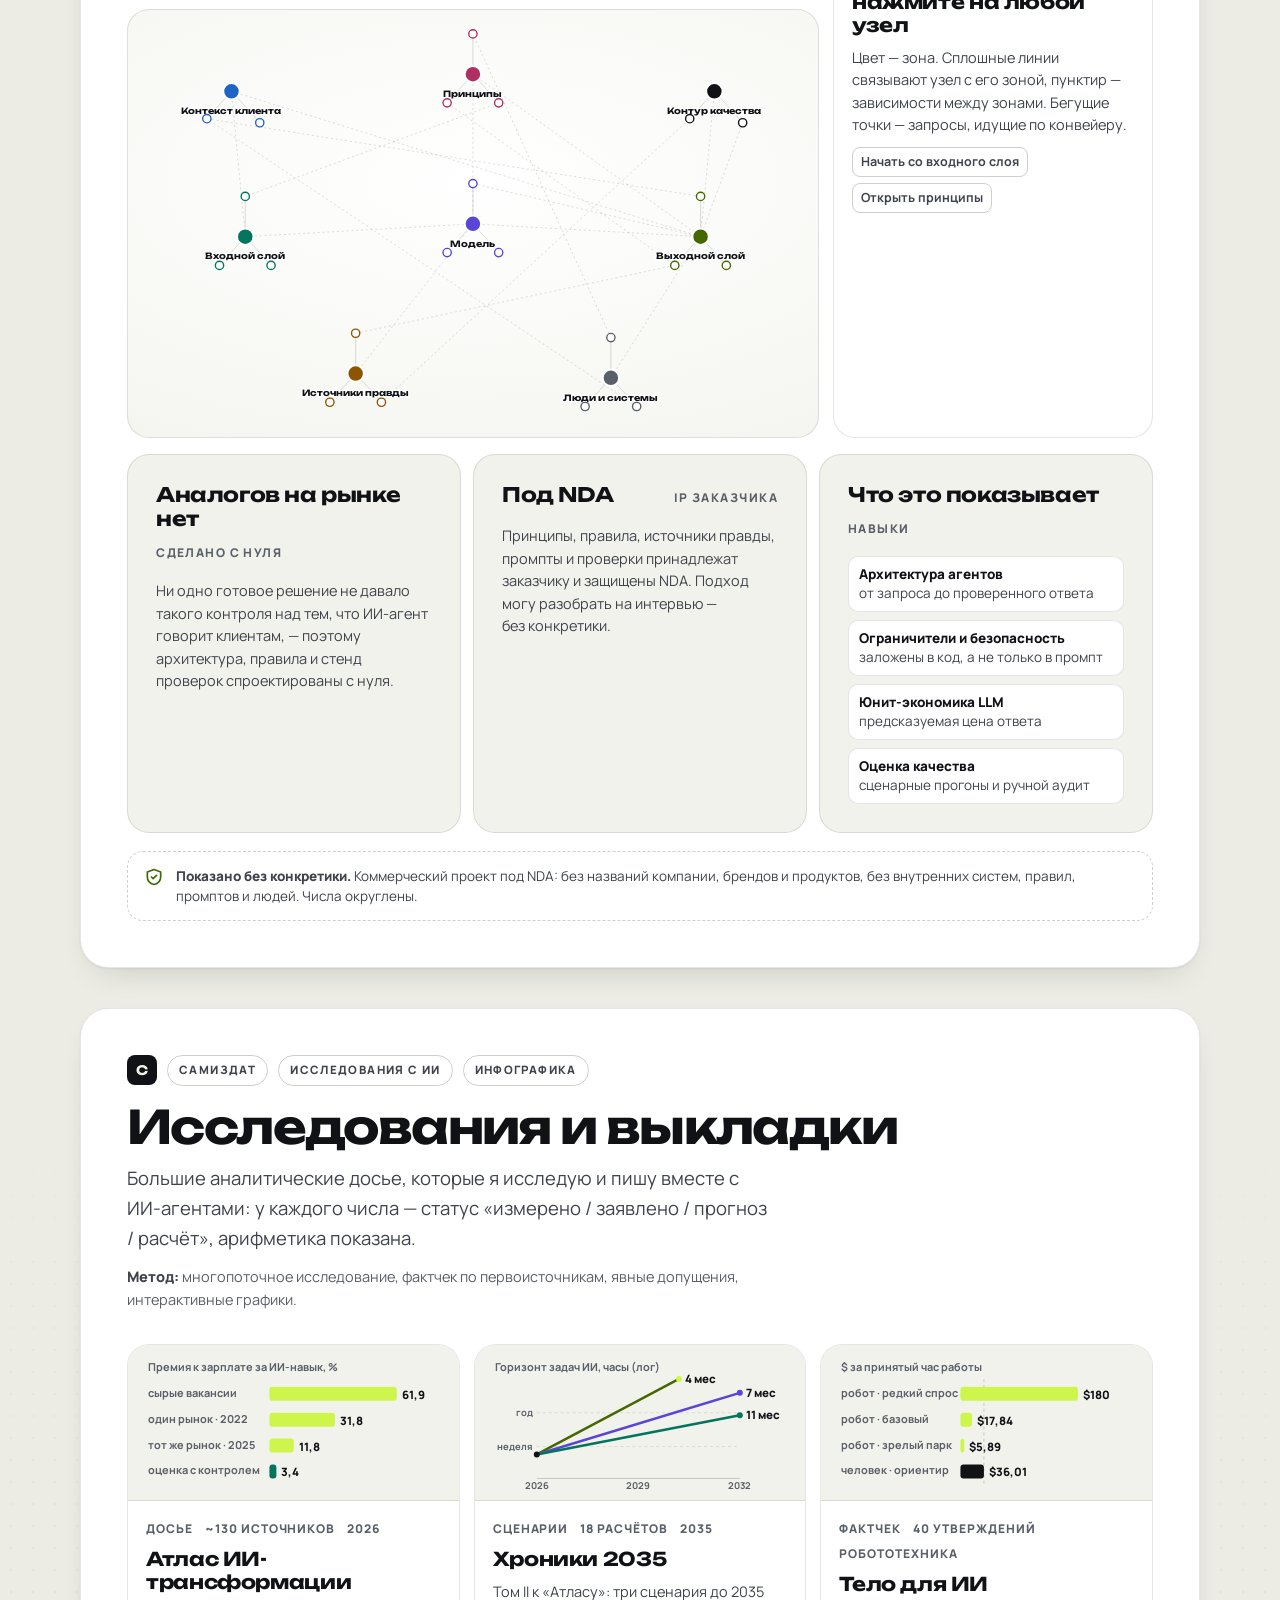
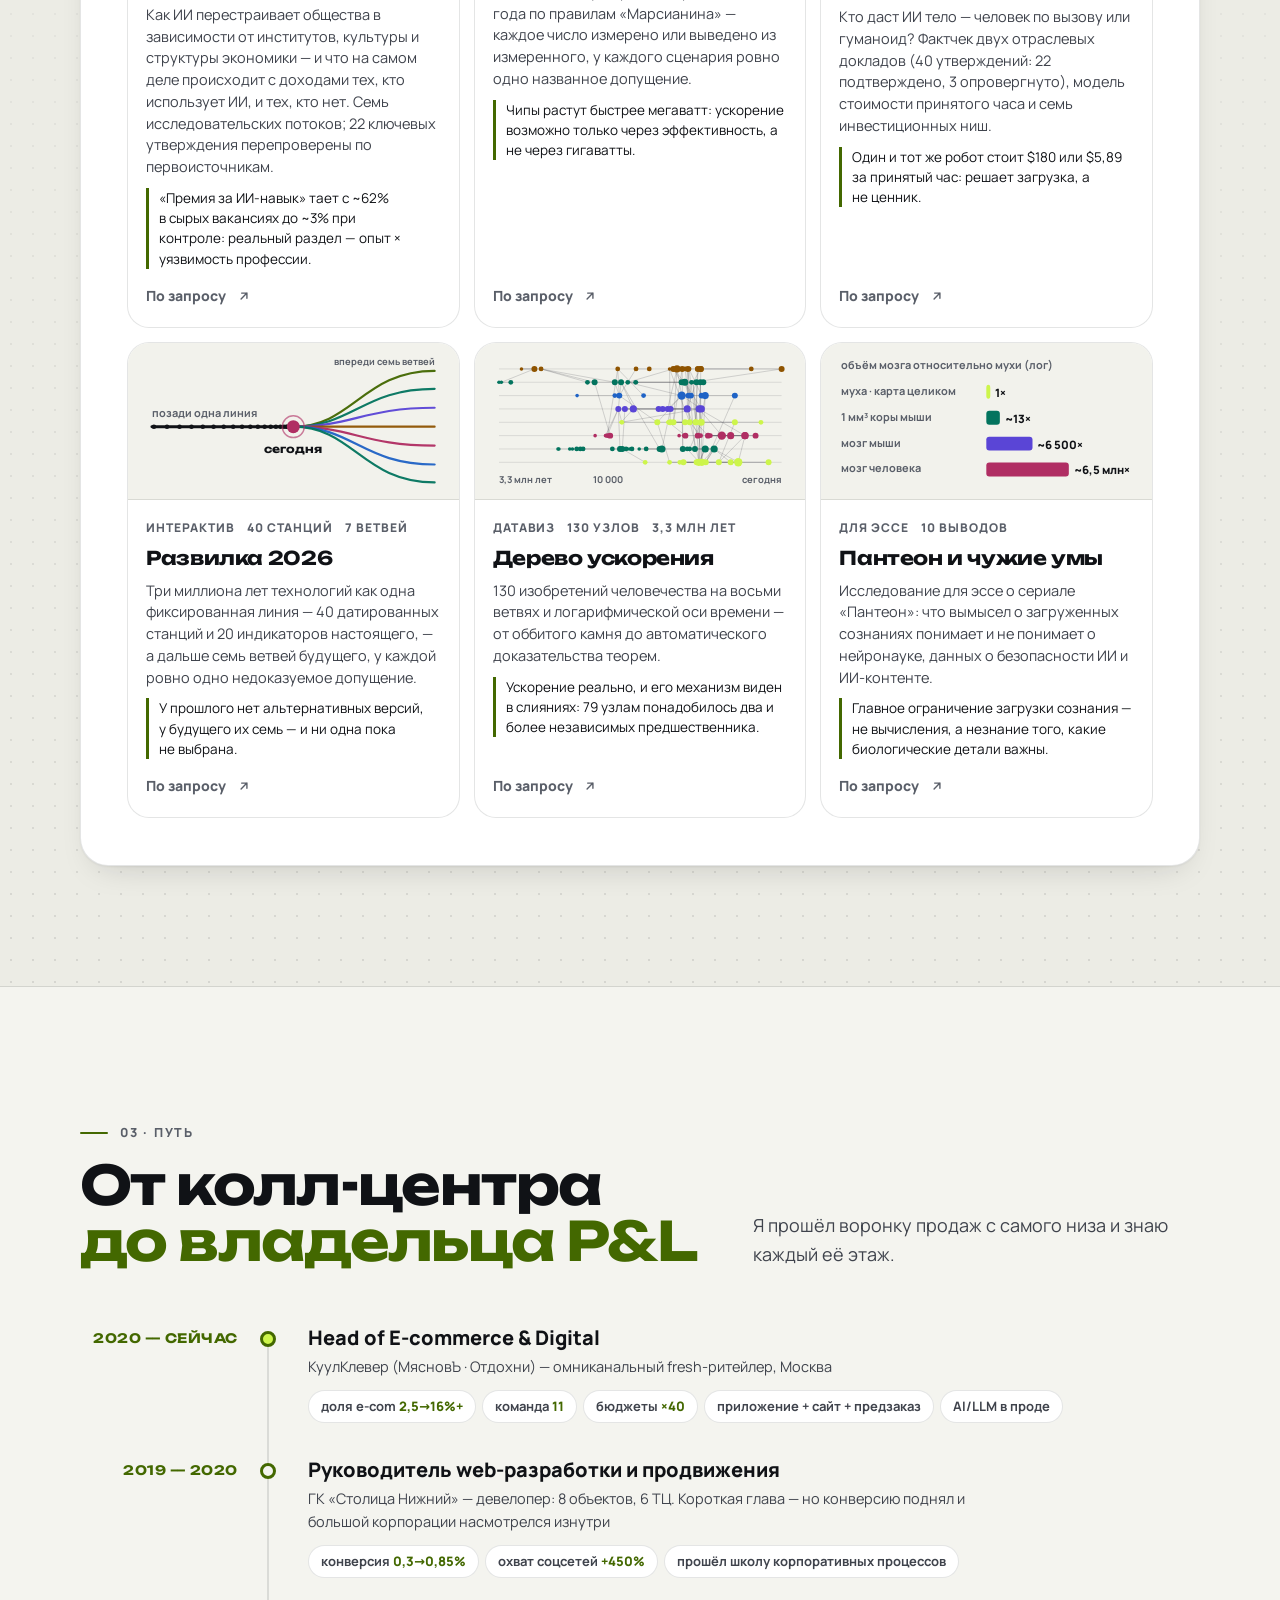
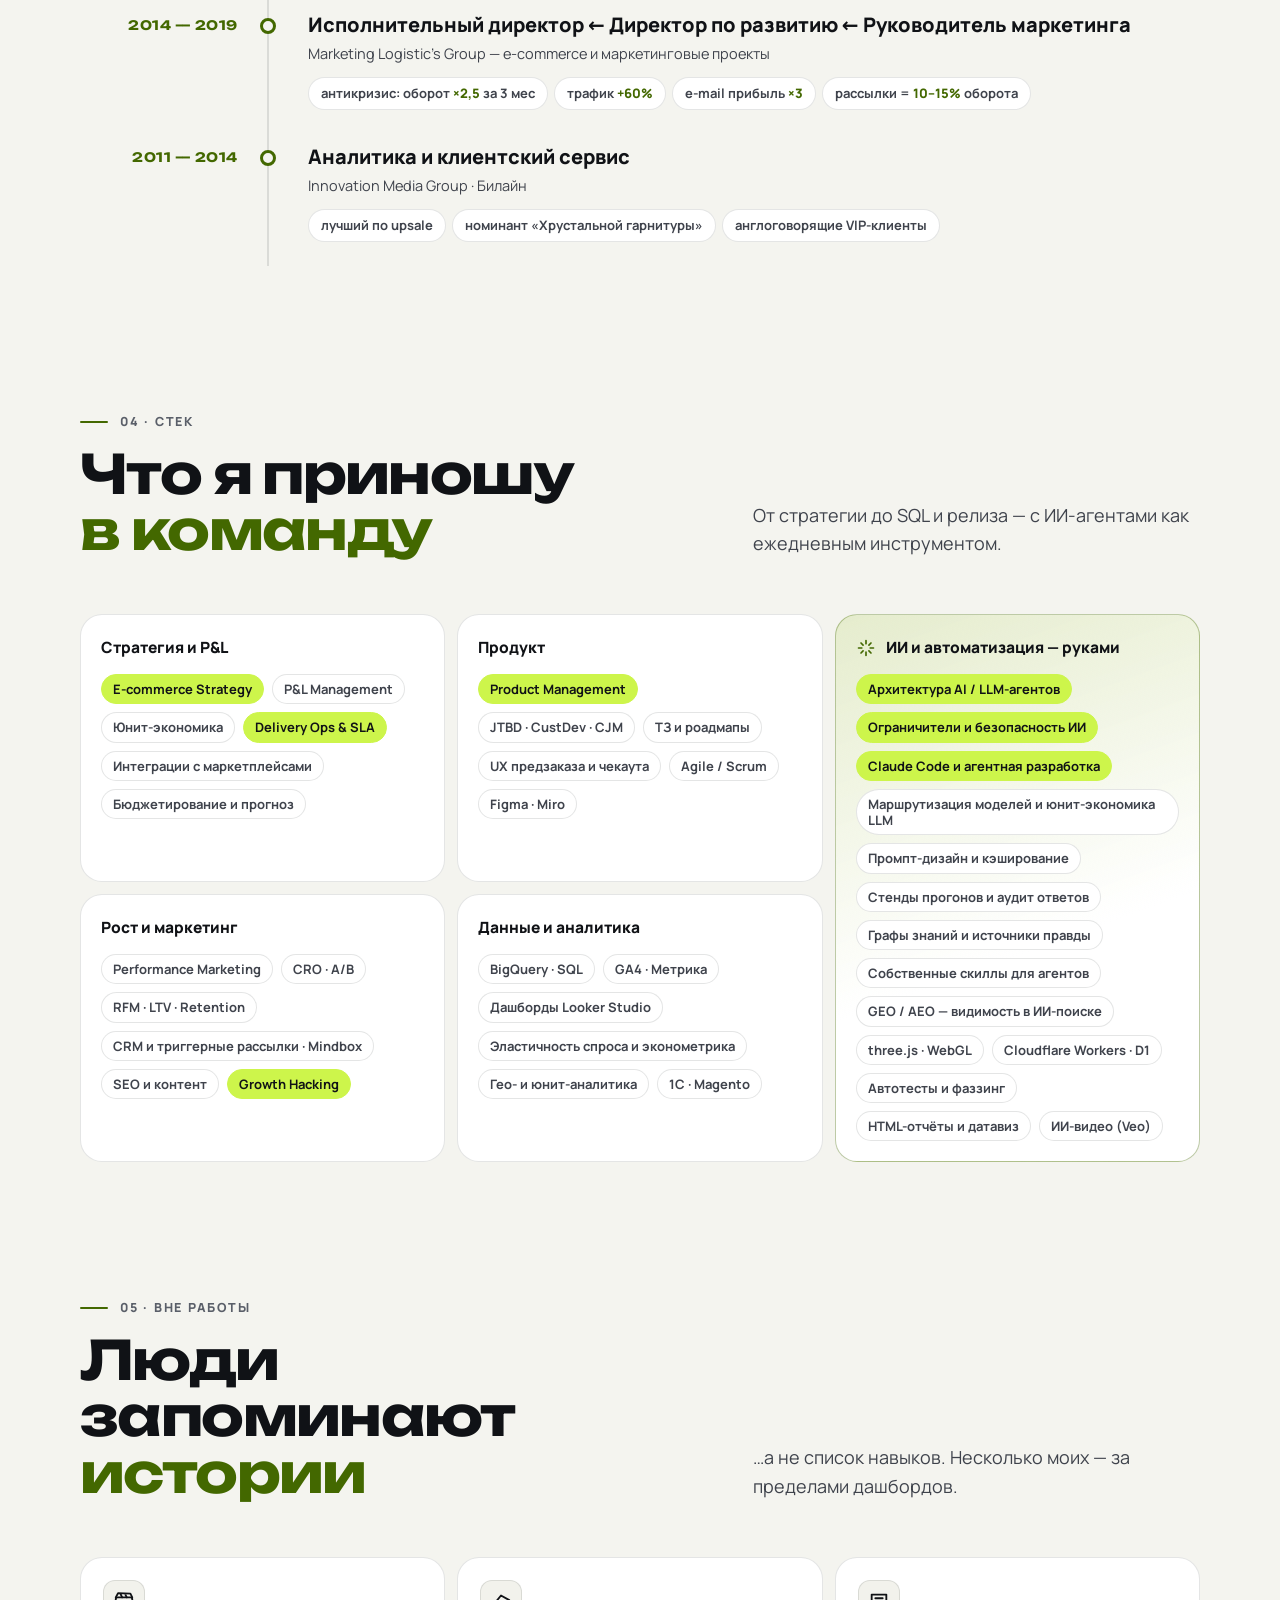
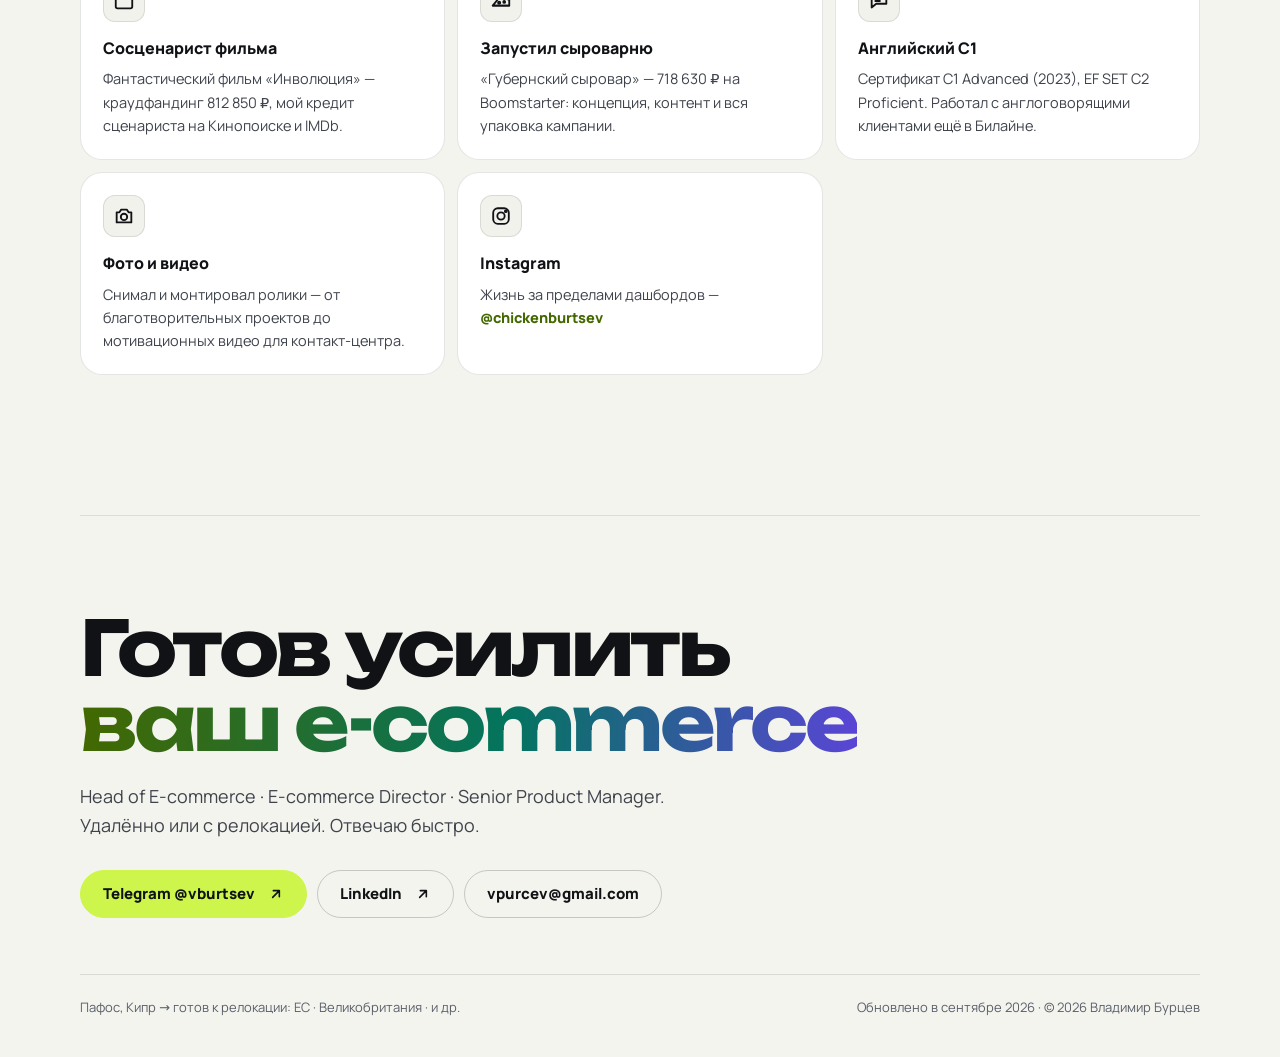
==== commit 76a185b4: "Redesign 4/4: new EN/RU pages with AI projects, OG images" ====
--- a/ru.html
+++ b/ru.html
@@ -1,397 +1,545 @@
 <!DOCTYPE html>
 <html lang="ru">
 <head>
-<meta charset="UTF-8">
-<meta name="viewport" content="width=device-width, initial-scale=1.0">
-<title>Владимир Бурцев — E-commerce · Product · Growth</title>
-<style>
-@font-face{font-family:'Unbounded';font-style:normal;font-weight:700;font-display:swap;src:url([data-uri]) format('woff2');unicode-range:U+0400-045F,U+0490-0491,U+04B0-04B1,U+2116;}
-@font-face{font-family:'Unbounded';font-style:normal;font-weight:700;font-display:swap;src:url([data-uri]) format('woff2');unicode-range:U+0000-00FF,U+2013,U+2014,U+2018,U+2019,U+201C,U+201D,U+2192,U+2022,U+00D7;}
-@font-face{font-family:'Unbounded';font-style:normal;font-weight:900;font-display:swap;src:url([data-uri]) format('woff2');unicode-range:U+0400-045F,U+0490-0491,U+04B0-04B1,U+2116;}
-@font-face{font-family:'Unbounded';font-style:normal;font-weight:900;font-display:swap;src:url([data-uri]) format('woff2');unicode-range:U+0000-00FF,U+2013,U+2014,U+2018,U+2019,U+201C,U+201D,U+2192,U+2022,U+00D7;}
-@font-face{font-family:'Manrope';font-style:normal;font-weight:400;font-display:swap;src:url([data-uri]) format('woff2');unicode-range:U+0400-045F,U+0490-0491,U+04B0-04B1,U+2116;}
-@font-face{font-family:'Manrope';font-style:normal;font-weight:400;font-display:swap;src:url([data-uri]) format('woff2');unicode-range:U+0000-00FF,U+2013,U+2014,U+2018,U+2019,U+201C,U+201D,U+2192,U+2022,U+00D7;}
-@font-face{font-family:'Manrope';font-style:normal;font-weight:700;font-display:swap;src:url([data-uri]) format('woff2');unicode-range:U+0400-045F,U+0490-0491,U+04B0-04B1,U+2116;}
-@font-face{font-family:'Manrope';font-style:normal;font-weight:700;font-display:swap;src:url([data-uri]) format('woff2');unicode-range:U+0000-00FF,U+2013,U+2014,U+2018,U+2019,U+201C,U+201D,U+2192,U+2022,U+00D7;}
-@font-face{font-family:'Manrope';font-style:normal;font-weight:800;font-display:swap;src:url([data-uri]) format('woff2');unicode-range:U+0400-045F,U+0490-0491,U+04B0-04B1,U+2116;}
-@font-face{font-family:'Manrope';font-style:normal;font-weight:800;font-display:swap;src:url([data-uri]) format('woff2');unicode-range:U+0000-00FF,U+2013,U+2014,U+2018,U+2019,U+201C,U+201D,U+2192,U+2022,U+00D7;}
-
-:root{
-  --bg:#0a0a10; --bg2:#101018; --card:#14141e; --line:rgba(255,255,255,.09);
-  --ink:#f4f4f1; --ink2:#a5a5b0; --muted:#63636e;
-  --lime:#d8ff3e; --violet:#8b6cff; --aqua:#4de3c1;
-  --disp:'Unbounded','Arial Black',system-ui,sans-serif;
-  --body:'Manrope',system-ui,-apple-system,sans-serif;
-  --on-accent:#0a0a10; --badge-bg:rgba(10,10,16,.75); --photo-fade:rgba(10,10,16,.55);
-}
-:root[data-theme="light"]{
-  --bg:#f4f4ef; --bg2:#ffffff; --card:#ffffff; --line:rgba(10,10,16,.13);
-  --ink:#12121a; --ink2:#4e4e58; --muted:#84848d;
-  --lime:#4f7d00; --violet:#6a4ce0; --aqua:#0b8f74;
-  --on-accent:#ffffff; --badge-bg:rgba(255,255,255,.82); --photo-fade:rgba(244,244,239,.35);
-}
-*{margin:0;padding:0;box-sizing:border-box;}
-html{scroll-behavior:smooth;}
-body{background:var(--bg);color:var(--ink);font-family:var(--body);line-height:1.6;overflow-x:hidden;}
-::selection{background:var(--lime);color:var(--on-accent);}
-
-/* ---- noise + blobs ---- */
-.noise{position:fixed;inset:0;pointer-events:none;z-index:1;opacity:.5;
-  background-image:url("data:image/svg+xml,%3Csvg xmlns='http://www.w3.org/2000/svg' width='140' height='140'%3E%3Cfilter id='n'%3E%3CfeTurbulence type='fractalNoise' baseFrequency='0.9' numOctaves='2'/%3E%3CfeColorMatrix values='0 0 0 0 1 0 0 0 0 1 0 0 0 0 1 0 0 0 0.05 0'/%3E%3C/filter%3E%3Crect width='140' height='140' filter='url(%23n)'/%3E%3C/svg%3E");}
-.blob{position:absolute;border-radius:50%;filter:blur(90px);opacity:.5;pointer-events:none;z-index:0;}
-.blob.b1{width:52vw;height:52vw;max-width:640px;max-height:640px;top:-14vw;right:-16vw;background:radial-gradient(circle,#8b6cff 0%,transparent 65%);animation:drift 16s ease-in-out infinite alternate;}
-.blob.b2{width:40vw;height:40vw;max-width:480px;max-height:480px;top:46vh;left:-18vw;background:radial-gradient(circle,#1f6f5c 0%,transparent 65%);animation:drift 20s ease-in-out infinite alternate-reverse;}
-@keyframes drift{from{transform:translate(0,0) scale(1)}to{transform:translate(6vw,4vh) scale(1.12)}}
-
-.shell{position:relative;z-index:2;}
-.wrap{max-width:1120px;margin:0 auto;padding:0 clamp(18px,4vw,40px);}
-
-/* ---- top ---- */
-.top{display:flex;justify-content:space-between;align-items:center;padding:20px 0;}
-.logo{font-family:var(--disp);font-weight:700;font-size:14px;letter-spacing:.06em;}
-.logo em{color:var(--lime);font-style:normal;}
-.top-cta{font-weight:800;font-size:13px;color:var(--on-accent);background:var(--lime);border-radius:99px;padding:10px 18px;text-decoration:none;transition:transform .2s;}
-.top-cta:hover{transform:scale(1.05);}
-
-/* ---- hero ---- */
-.hero{padding:clamp(40px,8vh,90px) 0 30px;}
-.hero-grid{display:grid;grid-template-columns:1fr;gap:34px;align-items:center;}
-@media(min-width:900px){.hero-grid{grid-template-columns:1.3fr 1fr;}}
-.hero-photo{position:relative;max-width:340px;justify-self:center;}
-@media(min-width:900px){.hero-photo{max-width:400px;justify-self:end;}}
-.hero-photo img{width:100%;display:block;border-radius:24px;filter:grayscale(1) contrast(1.05);}
-.hero-photo::before{content:'';position:absolute;inset:-2px;border-radius:26px;padding:2px;background:linear-gradient(140deg,var(--lime),transparent 35%,transparent 65%,var(--violet));-webkit-mask:linear-gradient(#000 0 0) content-box,linear-gradient(#000 0 0);-webkit-mask-composite:xor;mask-composite:exclude;pointer-events:none;}
-.hero-photo::after{content:'';position:absolute;inset:0;border-radius:24px;background:linear-gradient(180deg,transparent 60%,var(--photo-fade));}
-.hero-badge{position:absolute;left:14px;bottom:14px;z-index:2;background:var(--badge-bg);backdrop-filter:blur(6px);border:1px solid var(--line);border-radius:12px;padding:8px 14px;font-size:12px;font-weight:700;}
-.hero-badge b{color:var(--lime);}
-.eyebrow{display:inline-flex;align-items:center;gap:10px;border:1px solid var(--line);border-radius:99px;padding:8px 16px;font-size:12.5px;font-weight:600;color:var(--ink2);letter-spacing:.05em;text-transform:uppercase;}
-.eyebrow .dot{width:8px;height:8px;border-radius:50%;background:var(--lime);animation:pulse 2s infinite;}
-@keyframes pulse{0%,100%{box-shadow:0 0 0 0 rgba(216,255,62,.5)}50%{box-shadow:0 0 0 7px rgba(216,255,62,0)}}
-h1{font-family:var(--disp);font-weight:900;font-size:clamp(34px,9vw,86px);line-height:1.02;letter-spacing:-.01em;margin:26px 0 0;text-transform:uppercase;}
-h1 .grad{background:linear-gradient(92deg,var(--lime) 10%,var(--aqua) 55%,var(--violet) 95%);-webkit-background-clip:text;background-clip:text;color:transparent;}
-.hero-sub{max-width:640px;margin-top:24px;font-size:clamp(15.5px,2.4vw,19px);color:var(--ink2);}
-.hero-sub b{color:var(--ink);}
-.hero-cta{display:flex;gap:12px;flex-wrap:wrap;margin-top:30px;}
-.btn{display:inline-flex;align-items:center;gap:10px;font-weight:800;font-size:15px;border-radius:99px;padding:15px 26px;text-decoration:none;transition:transform .2s,box-shadow .2s;border:1px solid var(--line);}
-.btn.lime{background:var(--lime);color:var(--on-accent);border-color:var(--lime);}
-.btn.lime:hover{transform:translateY(-3px) scale(1.02);box-shadow:0 14px 40px rgba(216,255,62,.28);}
-.btn.ghost{color:var(--ink);}
-.btn.ghost:hover{border-color:var(--lime);color:var(--lime);transform:translateY(-3px);}
-
-/* ---- stats ---- */
-.stats{display:grid;grid-template-columns:repeat(2,1fr);gap:1px;background:var(--line);border:1px solid var(--line);border-radius:20px;overflow:hidden;margin:56px 0 0;}
-@media(min-width:760px){.stats{grid-template-columns:repeat(4,1fr);}}
-.stat{background:var(--bg2);padding:26px 22px;position:relative;overflow:hidden;}
-.stat:hover .stat-num{color:var(--lime);}
-.stat-num{font-family:var(--disp);font-weight:700;font-size:clamp(22px,4.4vw,34px);letter-spacing:-.01em;transition:color .3s;}
-.stat-lbl{font-size:12.5px;color:var(--muted);margin-top:8px;line-height:1.45;}
-
-/* ---- marquee ---- */
-.marquee{border-top:1px solid var(--line);border-bottom:1px solid var(--line);padding:16px 0;margin:70px 0 0;overflow:hidden;white-space:nowrap;transform:rotate(-1.2deg) scale(1.02);background:var(--bg2);}
-.marquee-in{display:inline-block;animation:mq 26s linear infinite;}
-.marquee span{font-family:var(--disp);font-weight:700;font-size:clamp(14px,2.4vw,19px);text-transform:uppercase;letter-spacing:.08em;margin:0 22px;color:var(--ink);}
-.marquee span:nth-child(even){color:transparent;-webkit-text-stroke:1px var(--ink2);}
-@keyframes mq{from{transform:translateX(0)}to{transform:translateX(-50%)}}
-
-/* ---- sections ---- */
-section{padding:clamp(60px,10vh,110px) 0 0;}
-.sec-head{display:flex;align-items:baseline;gap:18px;flex-wrap:wrap;margin-bottom:10px;}
-.sec-idx{font-family:var(--disp);font-weight:700;color:var(--lime);font-size:15px;}
-h2{font-family:var(--disp);font-weight:700;font-size:clamp(24px,5.6vw,44px);text-transform:uppercase;letter-spacing:-.01em;line-height:1.1;}
-.sec-sub{color:var(--ink2);max-width:620px;margin:14px 0 36px;font-size:15.5px;}
-
-/* ---- cases ---- */
-.case{display:grid;grid-template-columns:1fr;gap:0;border:1px solid var(--line);border-radius:22px;overflow:hidden;margin-bottom:18px;background:var(--card);transition:transform .3s,border-color .3s,box-shadow .3s;}
-.case:hover{transform:translateY(-4px);border-color:rgba(216,255,62,.4);box-shadow:0 20px 60px rgba(0,0,0,.5);}
-@media(min-width:820px){.case{grid-template-columns:110px 1fr 300px;}}
-.case-num{font-family:var(--disp);font-weight:900;font-size:clamp(34px,6vw,54px);color:transparent;-webkit-text-stroke:1.5px var(--muted);padding:26px 24px 0;transition:all .3s;}
-.case:hover .case-num{-webkit-text-stroke:1.5px var(--lime);}
-.case-main{padding:26px 24px;}
-.case-tag{display:inline-block;font-size:11px;font-weight:800;letter-spacing:.12em;text-transform:uppercase;color:var(--aqua);border:1px solid rgba(77,227,193,.35);border-radius:99px;padding:4px 12px;margin-bottom:14px;}
-.case h3{font-family:var(--disp);font-weight:700;font-size:clamp(17px,3vw,22px);line-height:1.25;margin-bottom:10px;}
-.case p{color:var(--ink2);font-size:14.5px;max-width:560px;}
-.case-metric{padding:8px 24px 30px;display:flex;flex-direction:column;justify-content:center;border-top:1px dashed var(--line);}
-@media(min-width:820px){.case-metric{border-top:none;border-left:1px dashed var(--line);padding:26px;}}
-.case-metric .v{font-family:var(--disp);font-weight:900;font-size:clamp(26px,5vw,40px);background:linear-gradient(92deg,var(--lime),var(--aqua));-webkit-background-clip:text;background-clip:text;color:transparent;}
-.case-metric .k{font-size:12.5px;color:var(--muted);margin-top:6px;}
-
-/* ---- timeline ---- */
-.tl{border-left:2px solid var(--line);margin-left:8px;padding-left:0;}
-.tl-item{position:relative;padding:0 0 30px 30px;}
-.tl-item::before{content:'';position:absolute;left:-7px;top:8px;width:12px;height:12px;border-radius:50%;background:var(--bg);border:2.5px solid var(--lime);}
-.tl-dates{font-family:var(--disp);font-size:12px;font-weight:700;color:var(--lime);letter-spacing:.08em;}
-.tl-role{font-weight:800;font-size:clamp(16px,2.8vw,19px);margin-top:6px;}
-.tl-org{color:var(--ink2);font-size:13.5px;margin-top:3px;}
-.tl-ach{margin-top:10px;display:flex;flex-wrap:wrap;gap:8px;}
-.tl-ach span{font-size:12.5px;font-weight:700;border:1px solid var(--line);border-radius:99px;padding:5px 13px;color:var(--ink2);background:var(--bg2);}
-.tl-ach span b{color:var(--lime);}
-
-/* ---- skills marquee rows ---- */
-.skillband{overflow:hidden;margin-top:10px;}
-.skrow{display:flex;gap:10px;white-space:nowrap;margin-bottom:12px;width:max-content;}
-.skrow.r1{animation:mq 32s linear infinite;}
-.skrow.r2{animation:mq 32s linear infinite reverse;}
-.sk{border:1px solid var(--line);background:var(--card);border-radius:99px;padding:10px 20px;font-weight:700;font-size:14px;color:var(--ink2);}
-.sk.hot{color:var(--on-accent);background:var(--lime);border-color:var(--lime);}
-
-/* ---- beyond ---- */
-.beyond{display:grid;grid-template-columns:1fr;gap:14px;}
-@media(min-width:700px){.beyond{grid-template-columns:1fr 1fr;}}
-.bx{border:1px solid var(--line);border-radius:18px;padding:24px;background:var(--card);transition:border-color .3s;}
-.bx:hover{border-color:rgba(139,108,255,.5);}
-.bx .ico{font-size:24px;}
-.bx h4{font-family:var(--disp);font-weight:700;font-size:15px;margin:10px 0 6px;}
-.bx p{color:var(--ink2);font-size:13.5px;}
-
-/* ---- footer CTA ---- */
-.final{margin:clamp(70px,12vh,120px) 0 0;padding:clamp(50px,8vh,80px) 0 60px;border-top:1px solid var(--line);position:relative;overflow:hidden;}
-.final h2{font-size:clamp(30px,7.4vw,64px);}
-.final h2 .grad{background:linear-gradient(92deg,var(--lime),var(--aqua) 60%,var(--violet));-webkit-background-clip:text;background-clip:text;color:transparent;}
-.final p{color:var(--ink2);max-width:560px;margin:18px 0 28px;}
-.foot-meta{margin-top:44px;padding-top:20px;border-top:1px solid var(--line);display:flex;justify-content:space-between;gap:14px;flex-wrap:wrap;font-size:12.5px;color:var(--muted);}
-
-/* ---- reveal animations (JS enhancement only) ---- */
-.js .rv{opacity:0;transform:translateY(26px);transition:opacity .8s cubic-bezier(.2,.7,.2,1),transform .8s cubic-bezier(.2,.7,.2,1);}
-.js .rv.on{opacity:1;transform:none;}
-[data-theme="light"] .blob{opacity:.22;}
-[data-theme="light"] .noise{opacity:.25;}
-[data-theme="light"] .case:hover{border-color:rgba(79,125,0,.5);box-shadow:0 20px 60px rgba(15,15,25,.12);}
-[data-theme="light"] .btn.lime:hover{box-shadow:0 14px 40px rgba(79,125,0,.25);}
-[data-theme="light"] .hero-photo img{filter:grayscale(1) contrast(1.02);}
-.top-right{display:flex;align-items:center;gap:10px;}
-.lang-link{color:var(--ink2);text-decoration:none;font-weight:800;font-size:12.5px;border:1px solid var(--line);border-radius:99px;padding:9px 14px;transition:color .2s,border-color .2s;}
-.lang-link:hover{color:var(--lime);border-color:var(--lime);}
-.mode-btn{border:1px solid var(--line);background:transparent;color:var(--ink);border-radius:99px;width:37px;height:37px;cursor:pointer;font-size:15px;line-height:1;transition:color .2s,border-color .2s;}
-.mode-btn:hover{color:var(--lime);border-color:var(--lime);}
-a.bx{display:block;text-decoration:none;color:inherit;}
-@media (prefers-reduced-motion: reduce){*{animation:none!important;transition:none!important;}}
-</style>
-<script>try{var _t=localStorage.getItem('vb-theme');if(!_t){_t=(window.matchMedia&&window.matchMedia('(prefers-color-scheme: light)').matches)?'light':'dark';}document.documentElement.setAttribute('data-theme',_t);}catch(e){document.documentElement.setAttribute('data-theme','dark');}</script>
-<meta property="og:title" content="Владимир Бурцев — E-commerce · Product · Growth">
-<meta property="og:description" content="E-commerce с 2,5% до 16%+ выручки компании · бюджеты ×40 · AI-аналитика · P&L доставки">
-<meta property="og:image" content="https://chickenburtsev.github.io/photo.jpg">
-<meta property="og:type" content="website">
+<meta charset="utf-8">
+<meta name="viewport" content="width=device-width, initial-scale=1, viewport-fit=cover">
+<title>Владимир Бурцев — Head of E-commerce · Product · Growth · AI</title>
+<meta name="description" content="Head of E-commerce, который строит с ИИ: e-com с 2,5% до 16%+ выручки, бюджеты ×40, −5,2% затрат доставки. Кейсы ИИ-проектов внутри.">
+<meta name="author" content="Владимир Бурцев">
+<link rel="canonical" href="https://chickenburtsev.github.io/ru.html">
+<link rel="alternate" hreflang="en" href="https://chickenburtsev.github.io/">
+<link rel="alternate" hreflang="ru" href="https://chickenburtsev.github.io/ru.html">
+<link rel="alternate" hreflang="x-default" href="https://chickenburtsev.github.io/">
+<meta name="theme-color" content="#0A0B0F" media="(prefers-color-scheme: dark)">
+<meta name="theme-color" content="#F4F4EF" media="(prefers-color-scheme: light)">
+<meta name="color-scheme" content="dark light">
+<link rel="icon" href="assets/favicon.svg" type="image/svg+xml">
+<link rel="apple-touch-icon" href="assets/apple-touch-icon.png">
+<!-- Open Graph / Twitter -->
+<meta property="og:type" content="profile">
+<meta property="og:site_name" content="Владимир Бурцев">
+<meta property="og:title" content="Владимир Бурцев — E-commerce × Product × AI">
+<meta property="og:description" content="Head of E-commerce, который строит с ИИ: e-com с 2,5% до 16%+ выручки, бюджеты ×40, −5,2% затрат доставки. Кейсы ИИ-проектов внутри.">
+<meta property="og:url" content="https://chickenburtsev.github.io/ru.html">
+<meta property="og:image" content="https://chickenburtsev.github.io/og-ru.png">
+<meta property="og:image:width" content="1200">
+<meta property="og:image:height" content="630">
+<meta property="og:image:alt" content="Владимир Бурцев — E-commerce × Product × AI">
+<meta property="og:locale" content="ru_RU">
+<meta property="og:locale:alternate" content="en_US">
+<meta property="profile:first_name" content="Владимир">
+<meta property="profile:last_name" content="Бурцев">
+<meta name="twitter:card" content="summary_large_image">
+<meta name="twitter:title" content="Владимир Бурцев — E-commerce × Product × AI">
+<meta name="twitter:description" content="Head of E-commerce, который строит с ИИ: e-com с 2,5% до 16%+ выручки, бюджеты ×40, −5,2% затрат доставки. Кейсы ИИ-проектов внутри.">
+<meta name="twitter:image" content="https://chickenburtsev.github.io/og-ru.png">
+<script>try{var _t=localStorage.getItem('vb-theme');if(_t==='light'||_t==='dark')document.documentElement.setAttribute('data-theme',_t);}catch(e){}</script>
+<link rel="preload" href="assets/fonts/Unbounded-700-cyr.woff2" as="font" type="font/woff2" crossorigin>
+<link rel="preload" href="assets/fonts/Manrope-400-cyr.woff2" as="font" type="font/woff2" crossorigin>
+<link rel="stylesheet" href="assets/site.css?v=6c4f811e">
+<script type="application/ld+json">{"@context": "https://schema.org", "@type": "Person", "name": "Владимир Бурцев", "alternateName": "Vladimir Burtsev", "jobTitle": "Head of E-commerce", "url": "https://chickenburtsev.github.io/ru.html", "image": "https://chickenburtsev.github.io/assets/img/vladimir-burtsev.webp", "email": "mailto:vpurcev@gmail.com", "sameAs": ["https://www.linkedin.com/in/vburtsev/", "https://t.me/vburtsev", "https://www.instagram.com/chickenburtsev"], "knowsAbout": ["E-commerce strategy", "Product management", "Growth marketing", "Unit economics", "LLM agents", "AI product design", "Delivery operations", "BigQuery"], "knowsLanguage": ["ru", "en"]}</script>
 </head>
 <body>
-<div class="noise"></div>
-<div class="shell">
-<div class="blob b1"></div><div class="blob b2"></div>
-
-<div class="wrap">
-  <div class="top">
-    <div class="logo">VB<em>.</em> <span style="font-family:var(--body);font-weight:600;color:var(--ink2);font-size:12px;">e-commerce &amp; product</span></div>
-    <div class="top-right"><a class="lang-link" href="index.html">EN</a><button class="mode-btn" id="modeBtn" aria-label="Переключить тему" title="Переключить тему">◐</button><a class="top-cta" href="https://t.me/vburtsev" target="_blank" rel="noopener">Связаться</a></div>
-  </div>
-
-  <!-- HERO -->
-  <div class="hero">
+<a class="skip" href="#main">К содержанию</a>
+
+<header class="nav">
+  <div class="wrap nav-in">
+    <a class="logo" href="#top" aria-label="Владимир Бурцев — наверх"><b>VB<i>.</i></b><span>e-commerce · product · AI</span></a>
+    <nav class="nav-links" aria-label="Разделы">
+      <a href="#cases">Кейсы</a><a href="#ai">ИИ-проекты</a><a href="#research">Исследования</a><a href="#path">Путь</a><a href="#stack">Стек</a><a href="#contact">Контакты</a>
+    </nav>
+    <div class="nav-r">
+      <div class="seg" role="group" aria-label="Язык">
+        <a href="index.html" hreflang="en" lang="en" data-lang-switch>EN</a><span aria-current="true">RU</span>
+      </div>
+      <button class="icon-btn" id="themeBtn" type="button" aria-label="Переключить тёмную / светлую тему" title="Переключить тёмную / светлую тему">
+        <svg class="i-moon" viewBox="0 0 24 24" fill="none" stroke="currentColor" stroke-width="2" stroke-linecap="round" stroke-linejoin="round" aria-hidden="true"><path d="M20 14.5A8 8 0 0 1 9.5 4a8 8 0 1 0 10.5 10.5z"/></svg>
+        <svg class="i-sun" viewBox="0 0 24 24" fill="none" stroke="currentColor" stroke-width="2" stroke-linecap="round" aria-hidden="true"><circle cx="12" cy="12" r="4"/><path d="M12 2v2M12 20v2M4.9 4.9l1.4 1.4M17.7 17.7l1.4 1.4M2 12h2M20 12h2M4.9 19.1l1.4-1.4M17.7 6.3l1.4-1.4"/></svg>
+      </button>
+      <a class="btn pri sm nav-cta" href="https://t.me/vburtsev" target="_blank" rel="noopener">Связаться</a>
+    </div>
+  </div>
+</header>
+
+<main id="main">
+<!-- ============================== HERO ============================== -->
+<section class="hero wrap" id="top" aria-labelledby="hero-h">
   <div class="hero-grid">
-  <div>
-    <div class="eyebrow"><span class="dot"></span>Open to work · remote / relocation · EN C1</div>
-    <h1>Владимир<br>Бурцев<br><span class="grad">E-com × Product × AI</span></h1>
-    <p class="hero-sub">Строю e-commerce как продукт и как P&amp;L. Вместе с командой мы вырастили онлайн-продажи fresh-ритейлера с 260+ магазинами <b>с 2,5% до 16%+ выручки компании</b> — и продолжаем разгон к цели 21,6%. 15 лет: ритейл, девелопмент, телеком. AI-агенты — мой ежедневный инструмент, а не буллет в резюме.</p>
-    <div class="hero-cta">
-      <a class="btn lime" href="https://t.me/vburtsev" target="_blank" rel="noopener">Telegram @vburtsev ↗</a>
-      <a class="btn ghost" href="#cases">Смотреть кейсы ↓</a>
+    <div class="hero-copy">
+      <p class="status"><span class="pulse" aria-hidden="true"></span>Open to work · удалённо или релокация · EN C1</p>
+      <h1 id="hero-h">Владимир<br>Бурцев</h1>
+      <p class="role"><span class="nw">Head of E-commerce</span> <span class="dot">·</span> Product <span class="dot">·</span> Growth <span class="dot">·</span> <em>AI</em></p>
+      <p class="lead">Строю e-commerce как продукт и как P&amp;L. Вместе с командой мы вырастили онлайн-продажи fresh-ритейлера с 260+ магазинами <b>с 2,5% до 16%+ выручки компании</b>. 15 лет: ритейл, девелопмент, телеком. ИИ для меня — не буллет в резюме: <b>я проектирую ИИ-агентов и выпускаю собственные ИИ-продукты.</b></p>
+      <div class="cta-row">
+        <a class="btn pri" href="https://t.me/vburtsev" target="_blank" rel="noopener">Telegram @vburtsev<svg class="ext" viewBox="0 0 24 24" fill="none" stroke="currentColor" stroke-width="2.4" stroke-linecap="round" stroke-linejoin="round" aria-hidden="true"><path d="M7 17 17 7M8 7h9v9"/></svg></a>
+        <a class="btn" href="#ai">Смотреть ИИ-проекты<svg viewBox="0 0 24 24" fill="none" stroke="currentColor" stroke-width="2" stroke-linecap="round" stroke-linejoin="round" aria-hidden="true"><path d="M12 5v14M6 13l6 6 6-6"/></svg></a>
+        <a class="btn" href="#cases">Кейсы карьеры</a>
+      </div>
     </div>
-  </div>
-  <div class="hero-photo rv">
-    <img src="[data-uri]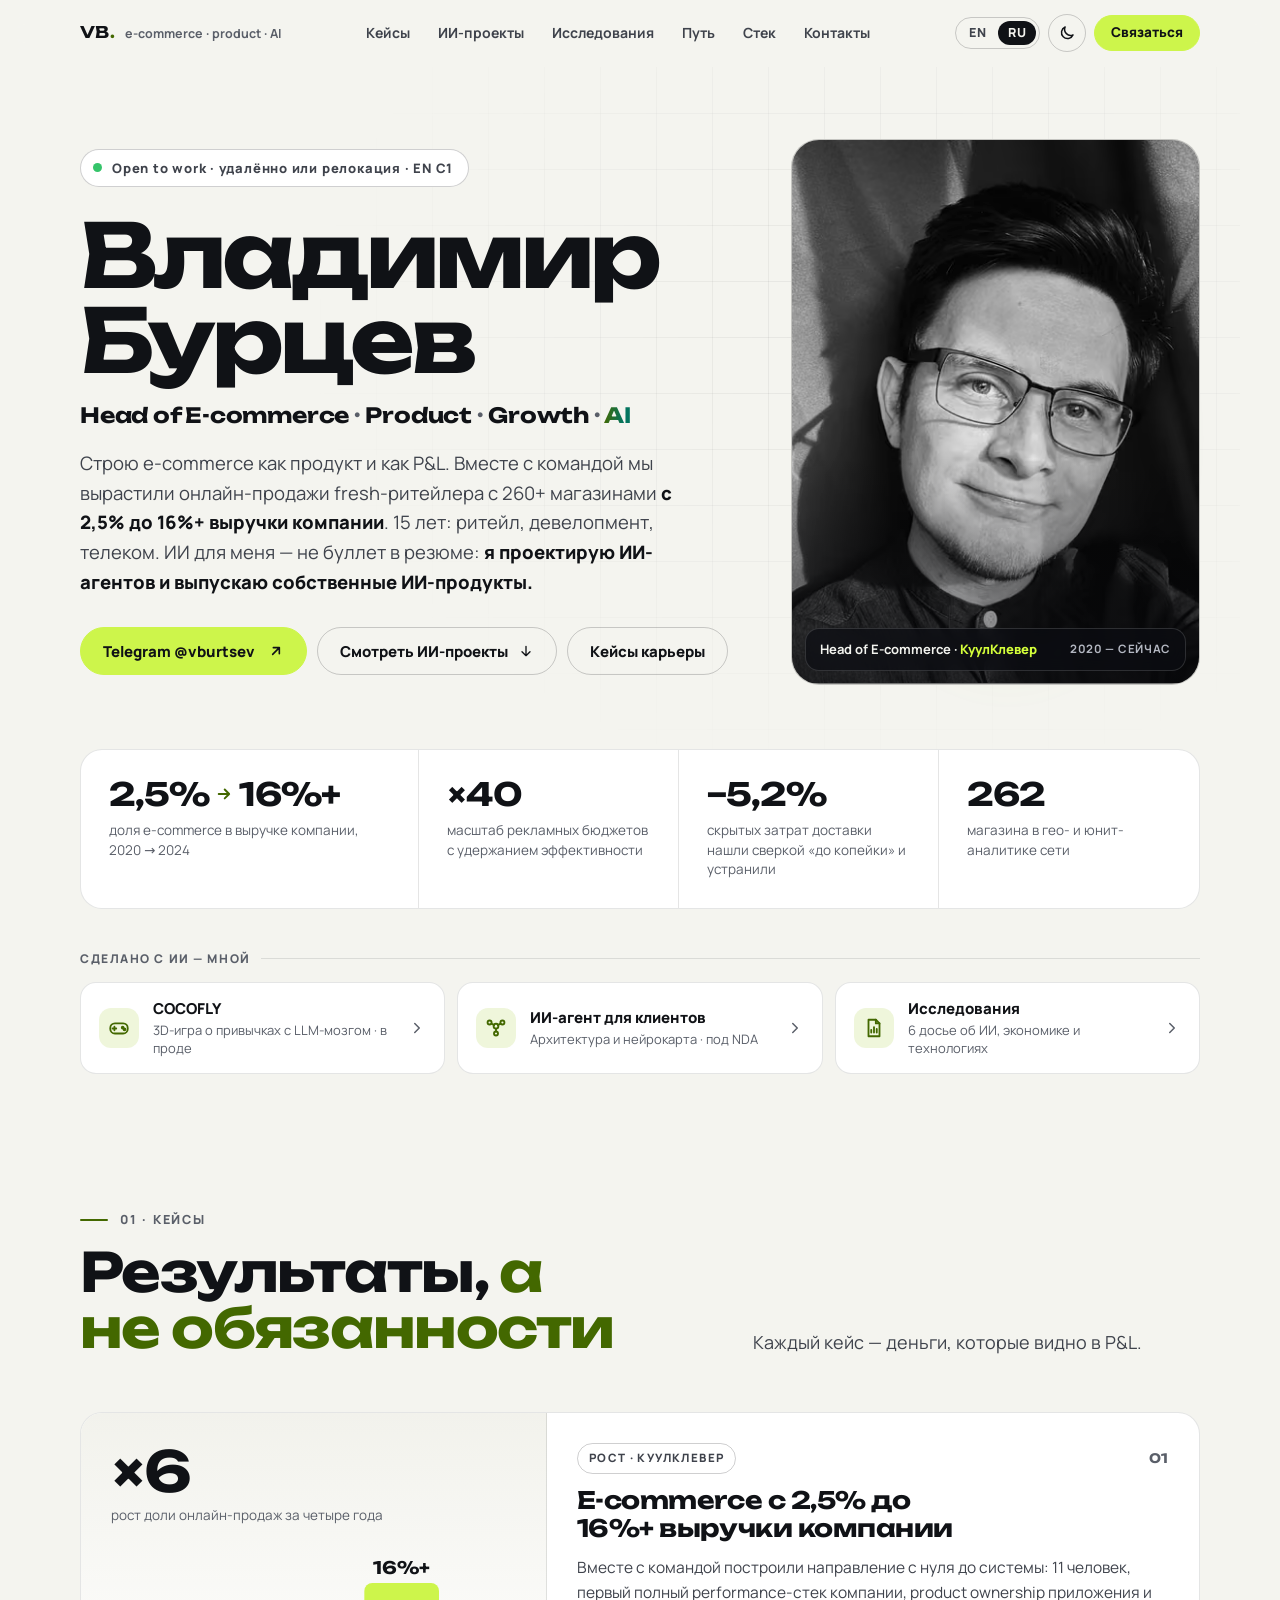
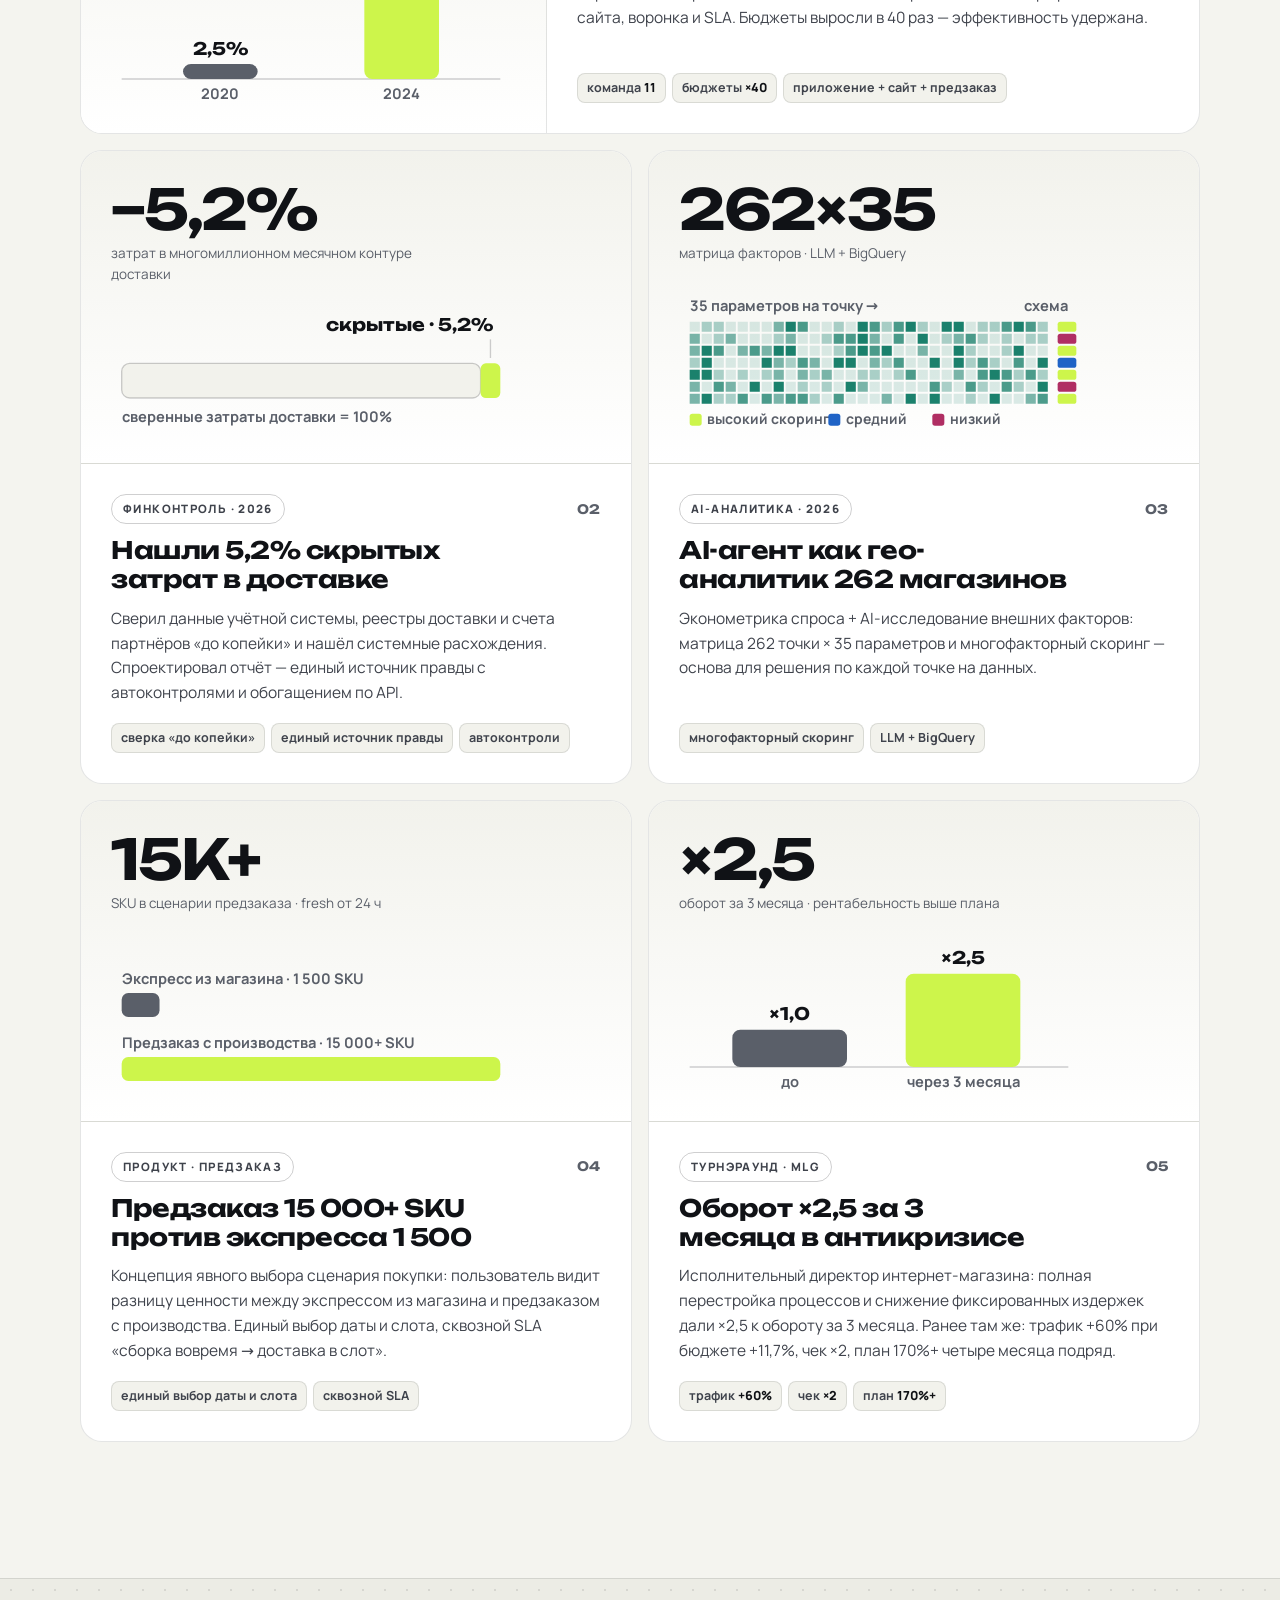
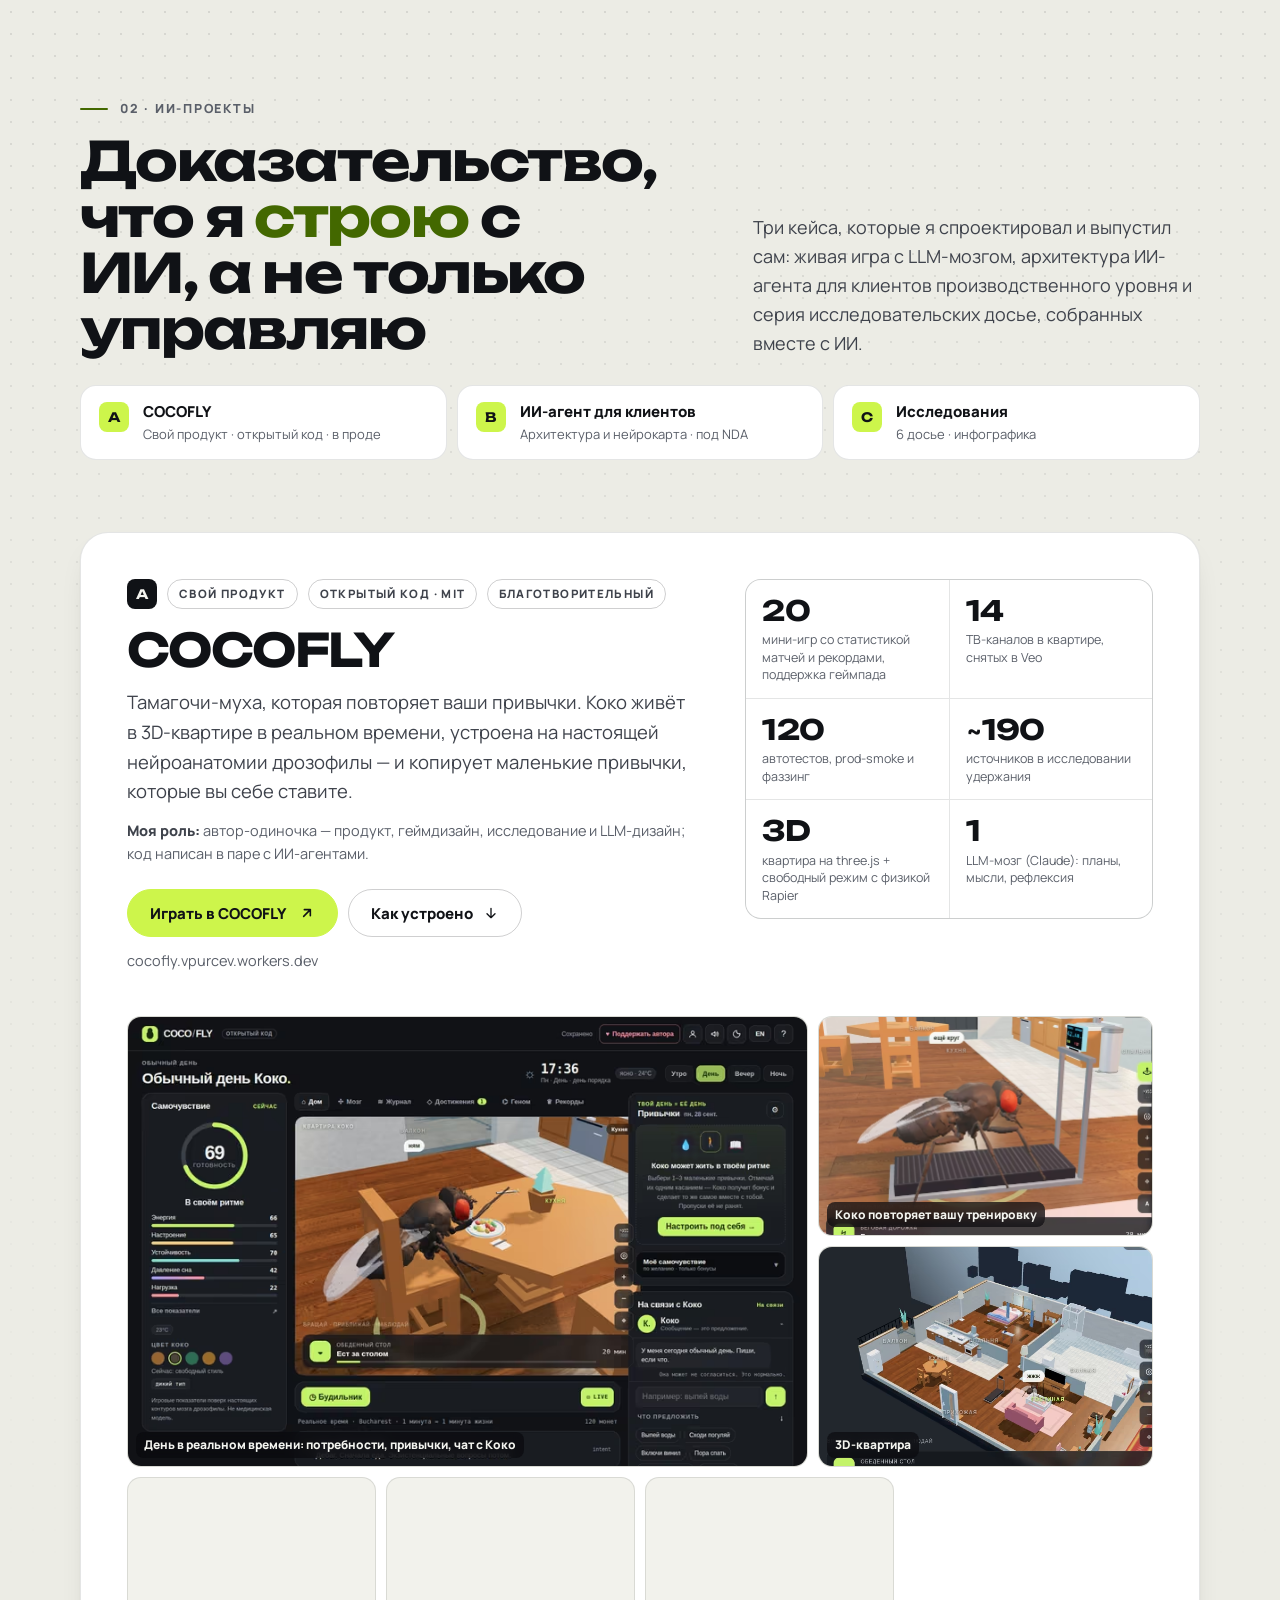
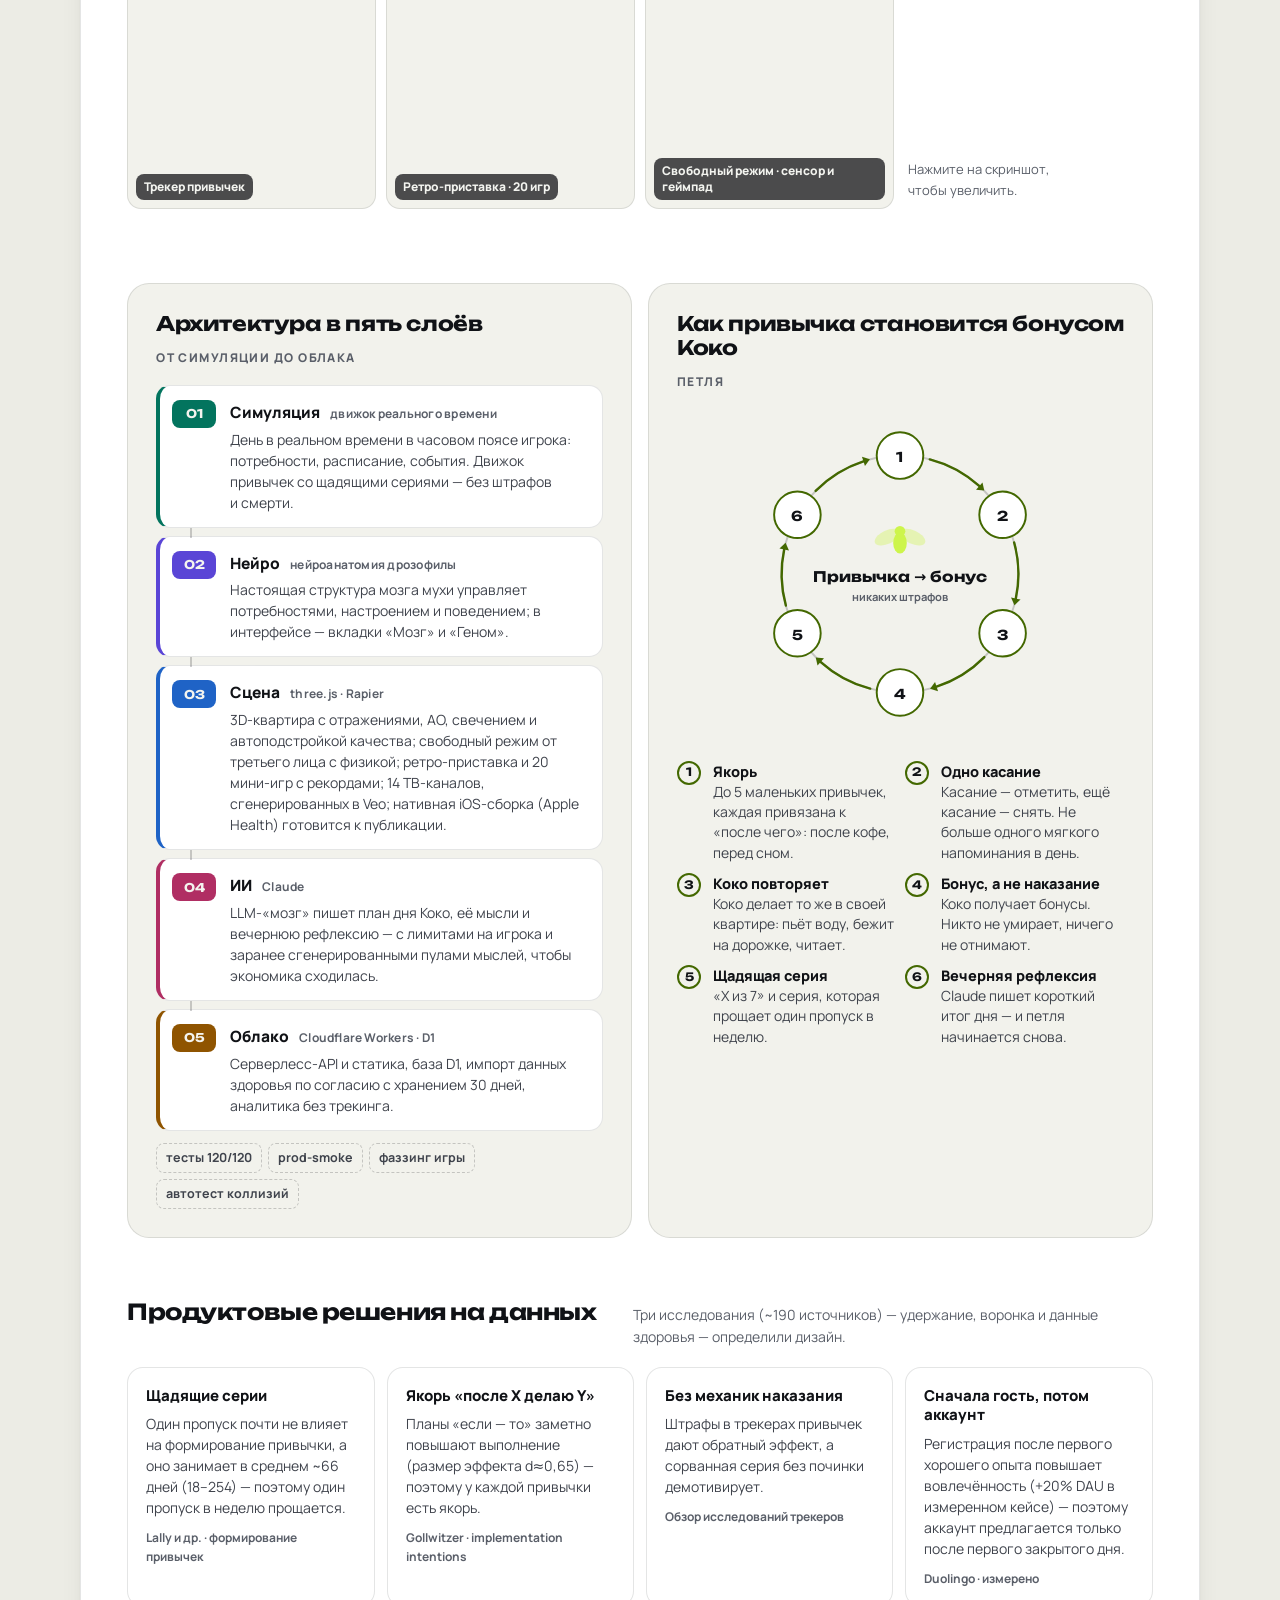
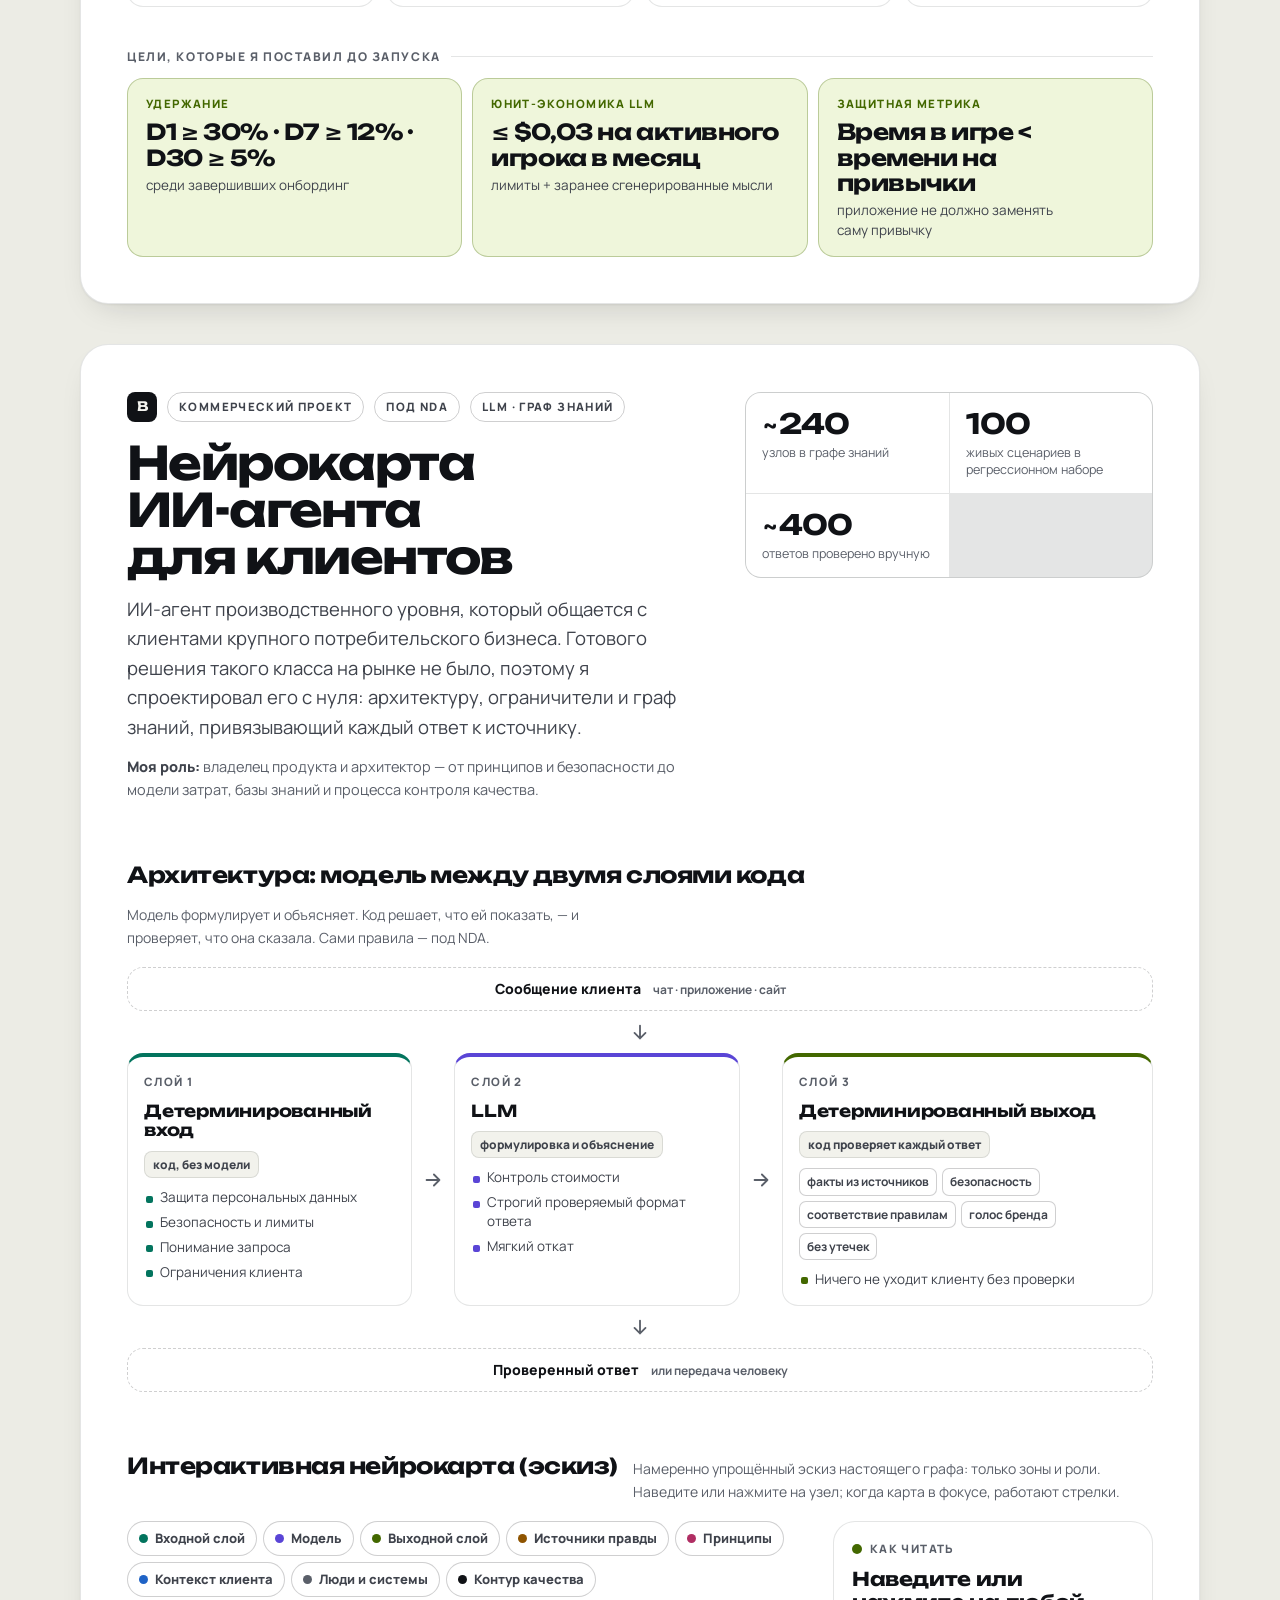
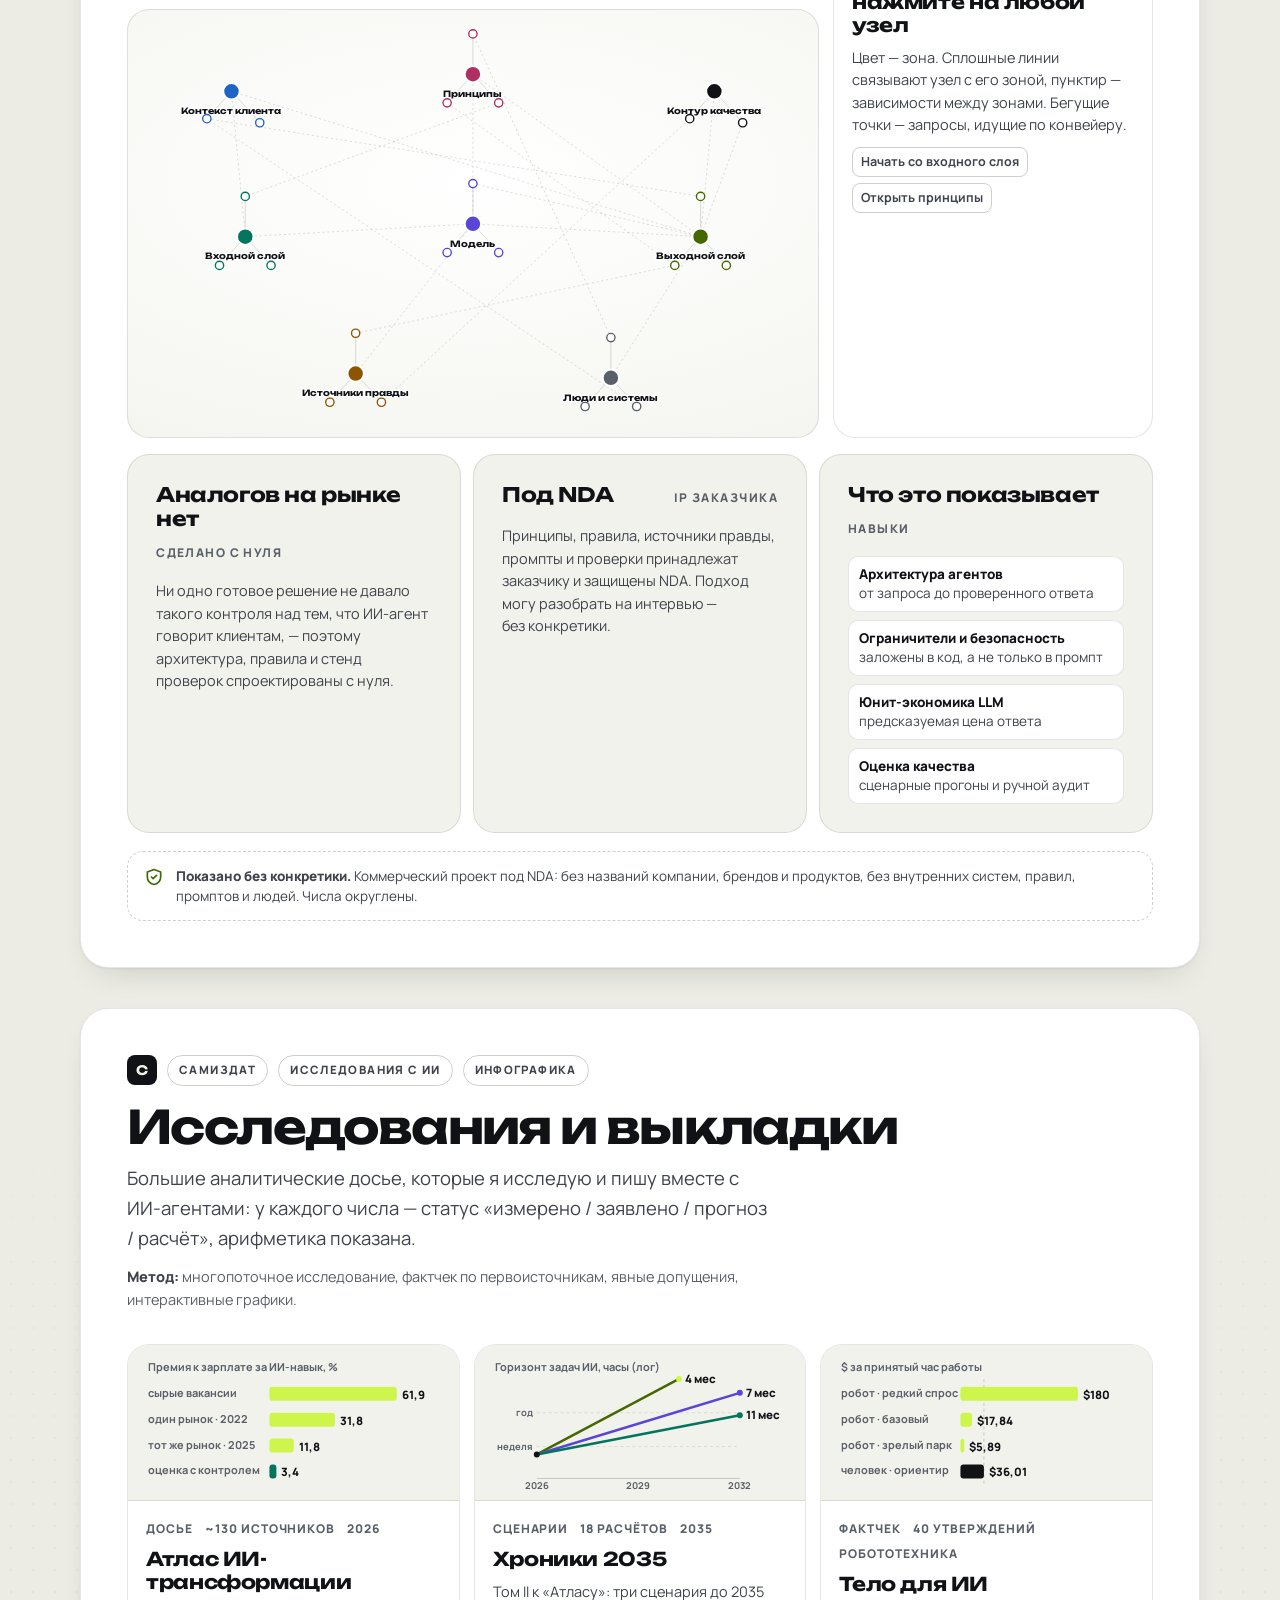
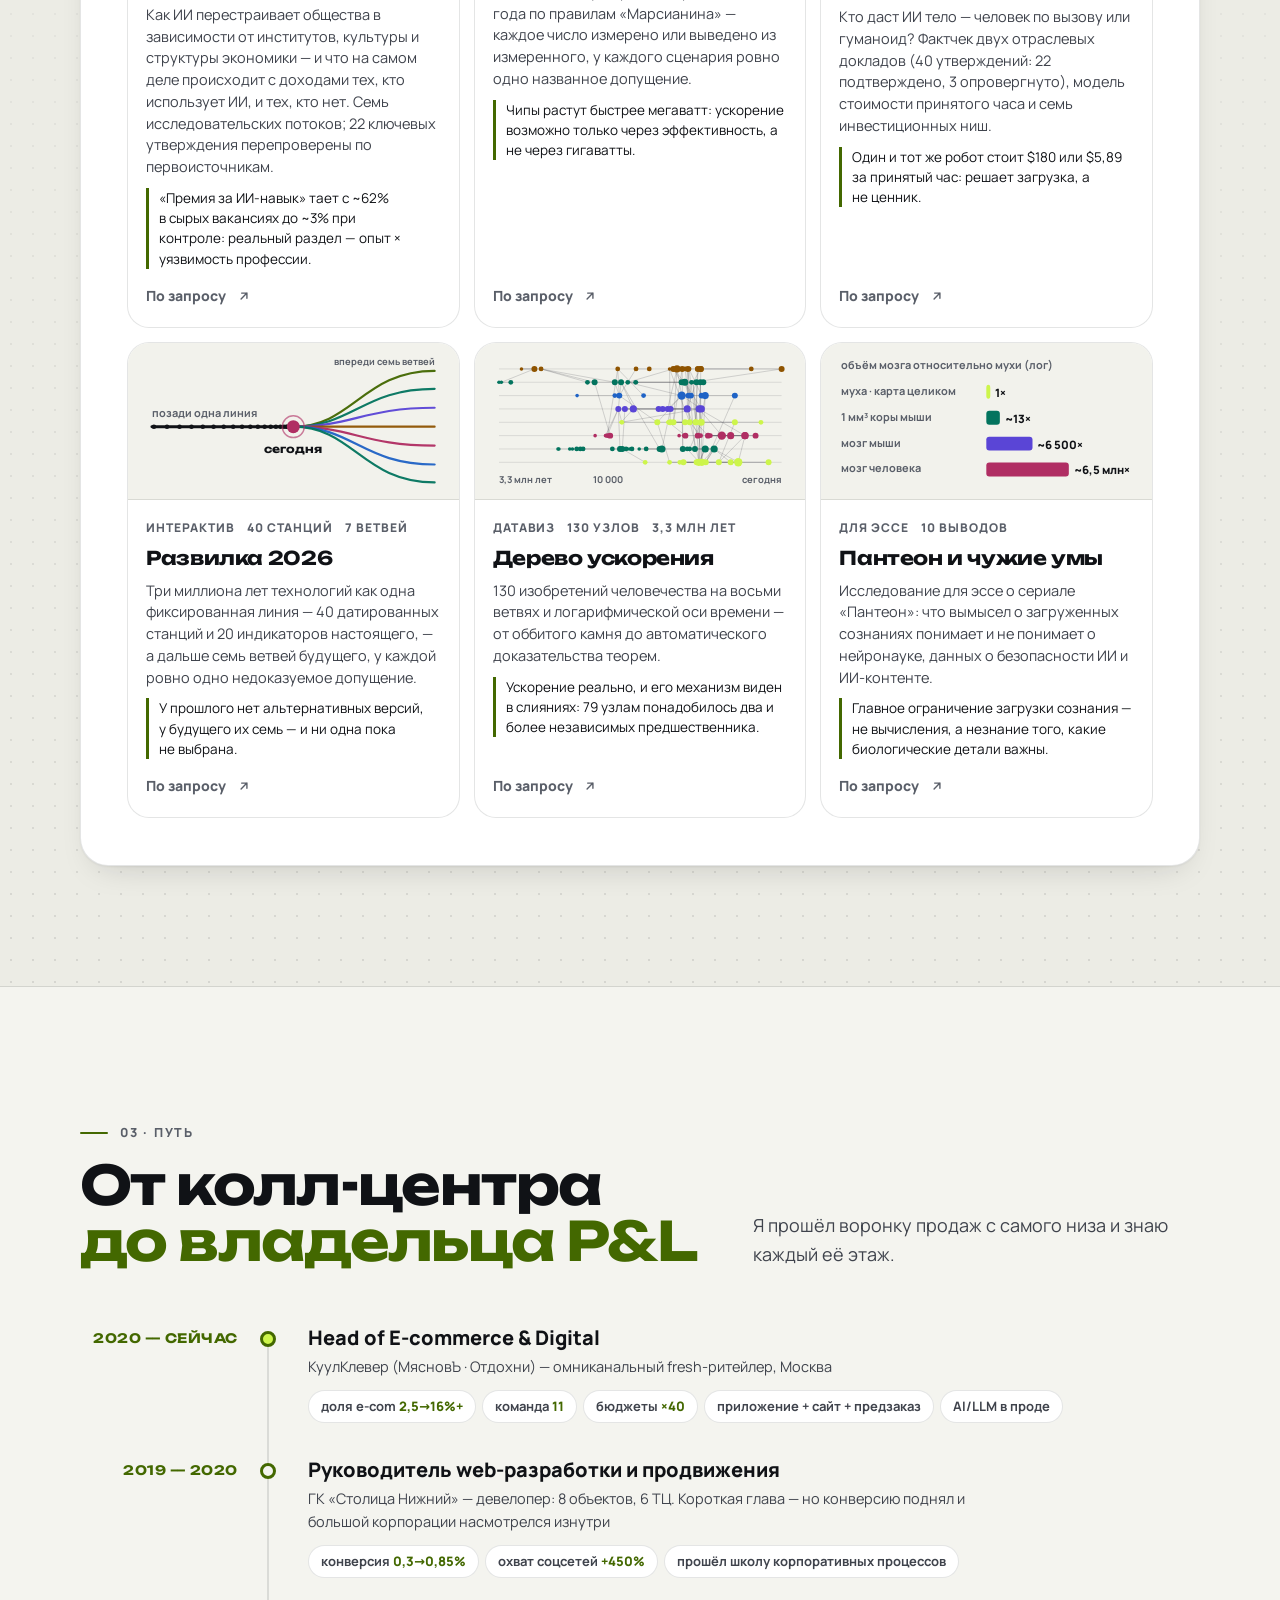
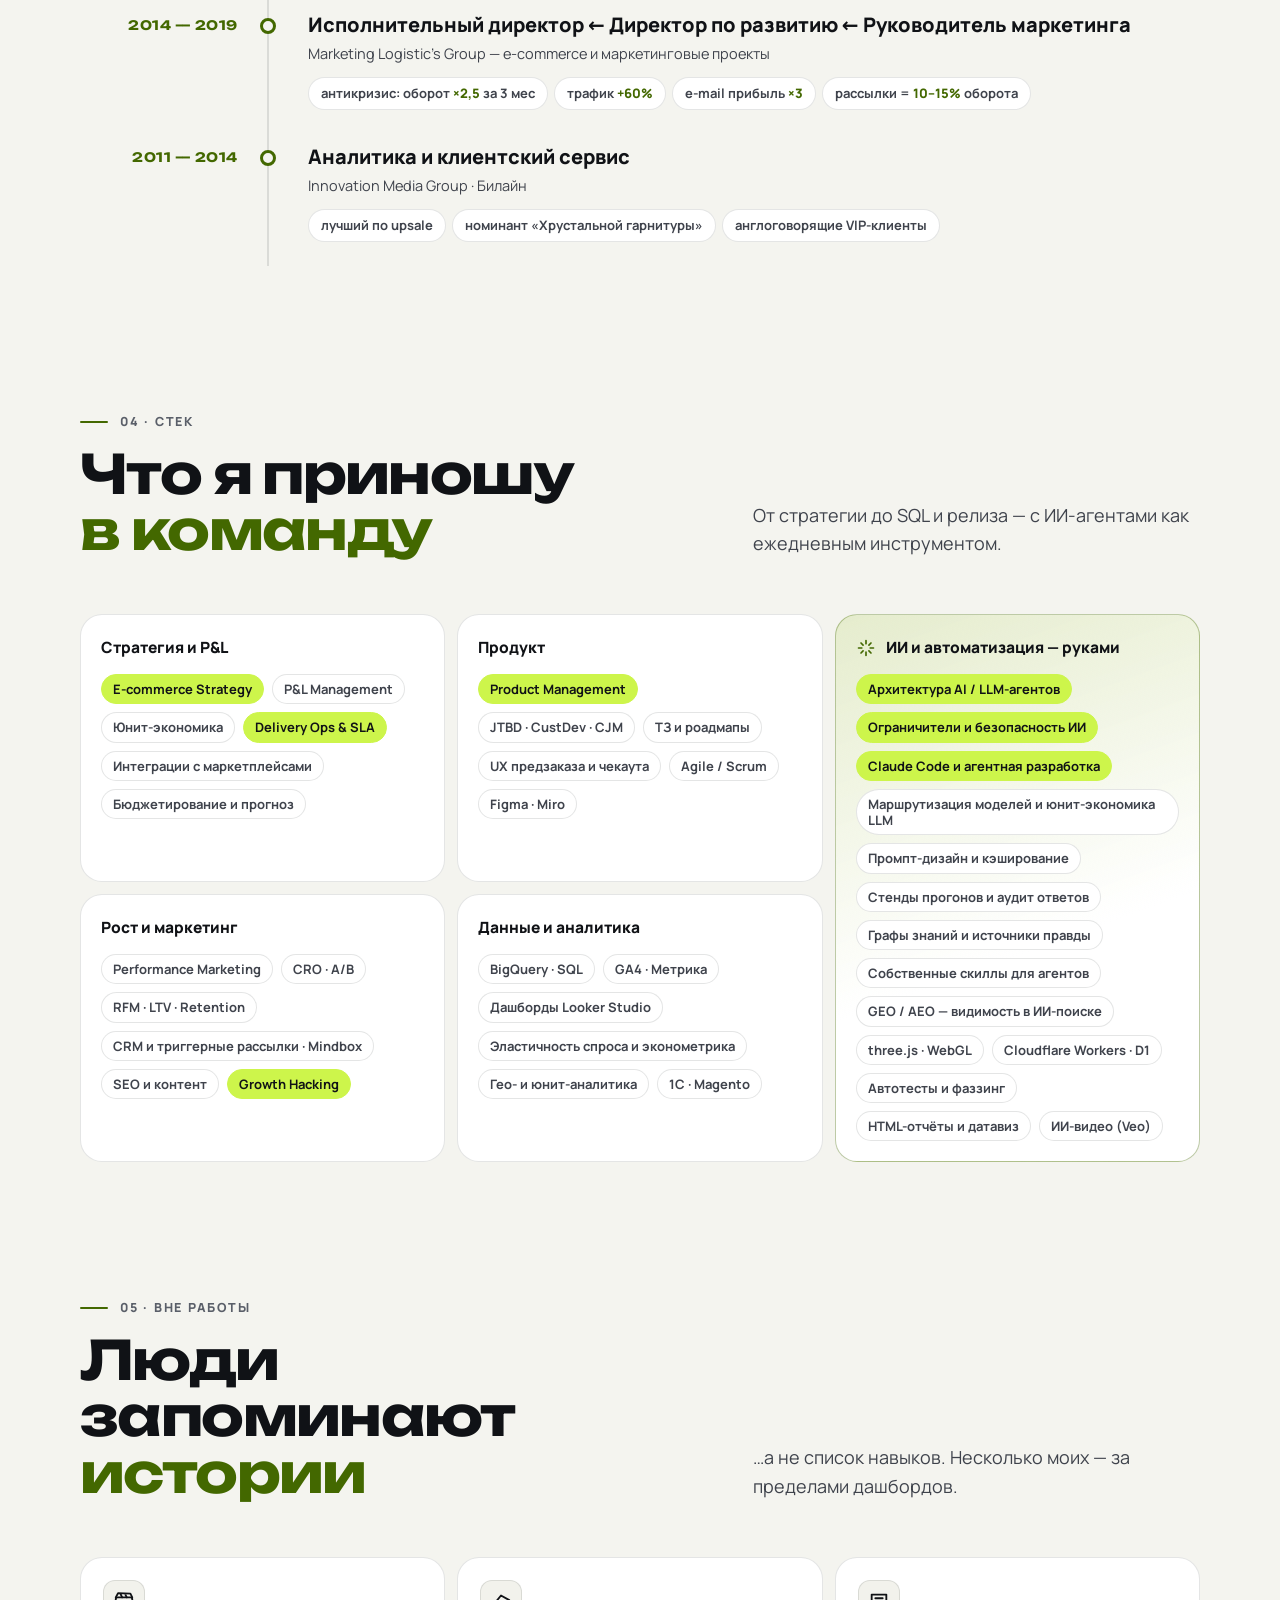
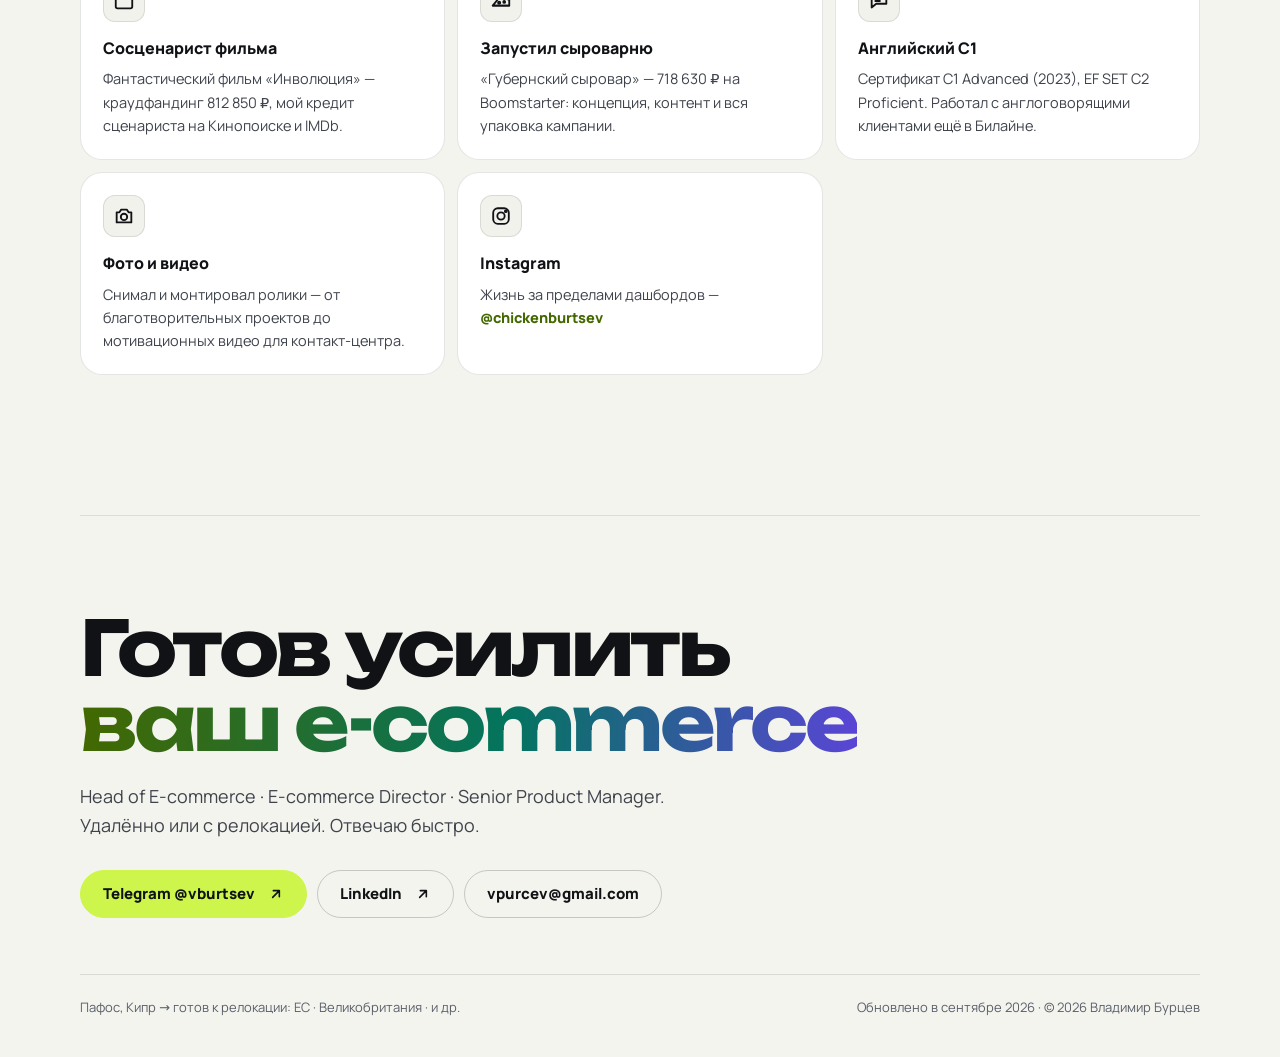
==== commit cc4a7e6f: "Pages: bump asset version for the new COCOFLY link" ====
--- a/ru.html
+++ b/ru.html
@@ -36,7 +36,7 @@
 <script>try{var _t=localStorage.getItem('vb-theme');if(_t==='light'||_t==='dark')document.documentElement.setAttribute('data-theme',_t);}catch(e){}</script>
 <link rel="preload" href="assets/fonts/Unbounded-700-cyr.woff2" as="font" type="font/woff2" crossorigin>
 <link rel="preload" href="assets/fonts/Manrope-400-cyr.woff2" as="font" type="font/woff2" crossorigin>
-<link rel="stylesheet" href="assets/site.css?v=6c4f811e">
+<link rel="stylesheet" href="assets/site.css?v=a75a6cee">
 <script type="application/ld+json">{"@context": "https://schema.org", "@type": "Person", "name": "Владимир Бурцев", "alternateName": "Vladimir Burtsev", "jobTitle": "Head of E-commerce", "url": "https://chickenburtsev.github.io/ru.html", "image": "https://chickenburtsev.github.io/assets/img/vladimir-burtsev.webp", "email": "mailto:vpurcev@gmail.com", "sameAs": ["https://www.linkedin.com/in/vburtsev/", "https://t.me/vburtsev", "https://www.instagram.com/chickenburtsev"], "knowsAbout": ["E-commerce strategy", "Product management", "Growth marketing", "Unit economics", "LLM agents", "AI product design", "Delivery operations", "BigQuery"], "knowsLanguage": ["ru", "en"]}</script>
 </head>
 <body>
@@ -539,7 +539,7 @@
 </section>
 </main>
 
-<script src="assets/config.js?v=6c4f811e" defer></script>
-<script src="assets/site.js?v=6c4f811e" defer></script>
+<script src="assets/config.js?v=a75a6cee" defer></script>
+<script src="assets/site.js?v=a75a6cee" defer></script>
 </body>
 </html>
